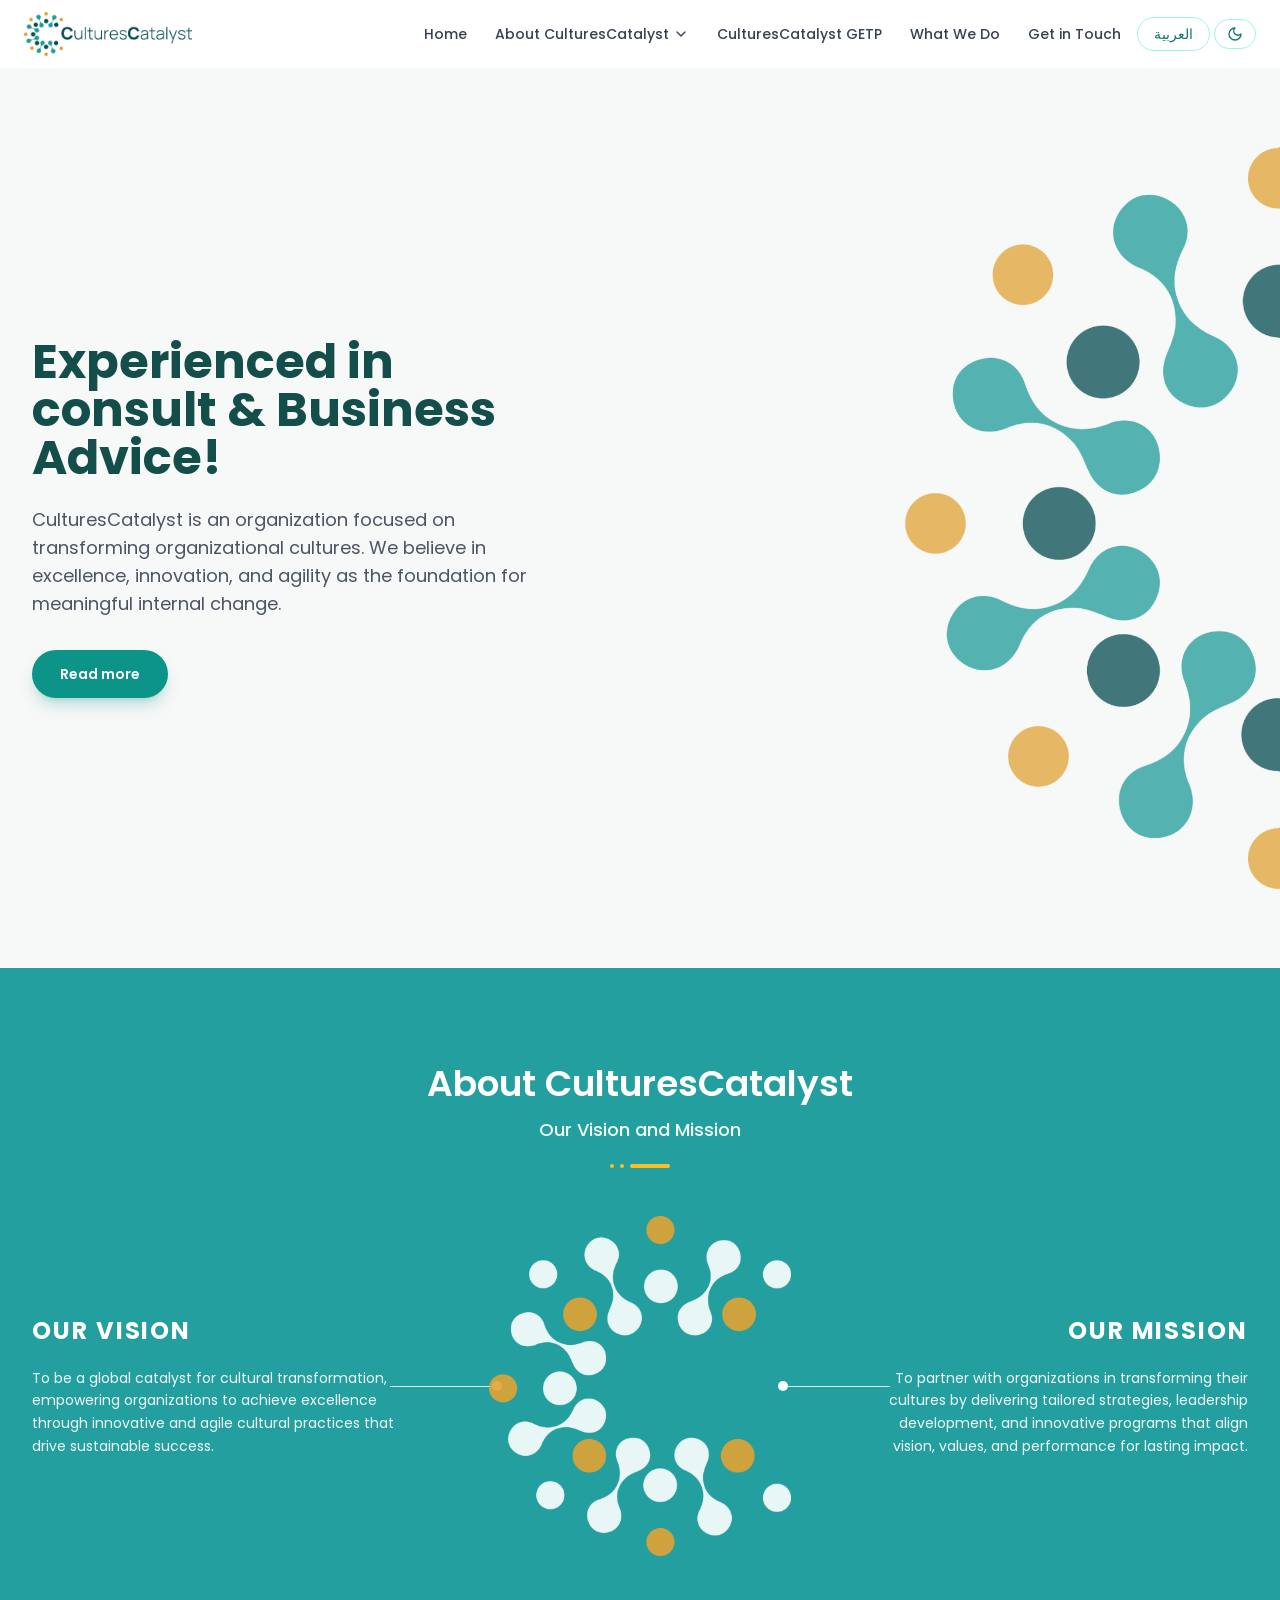
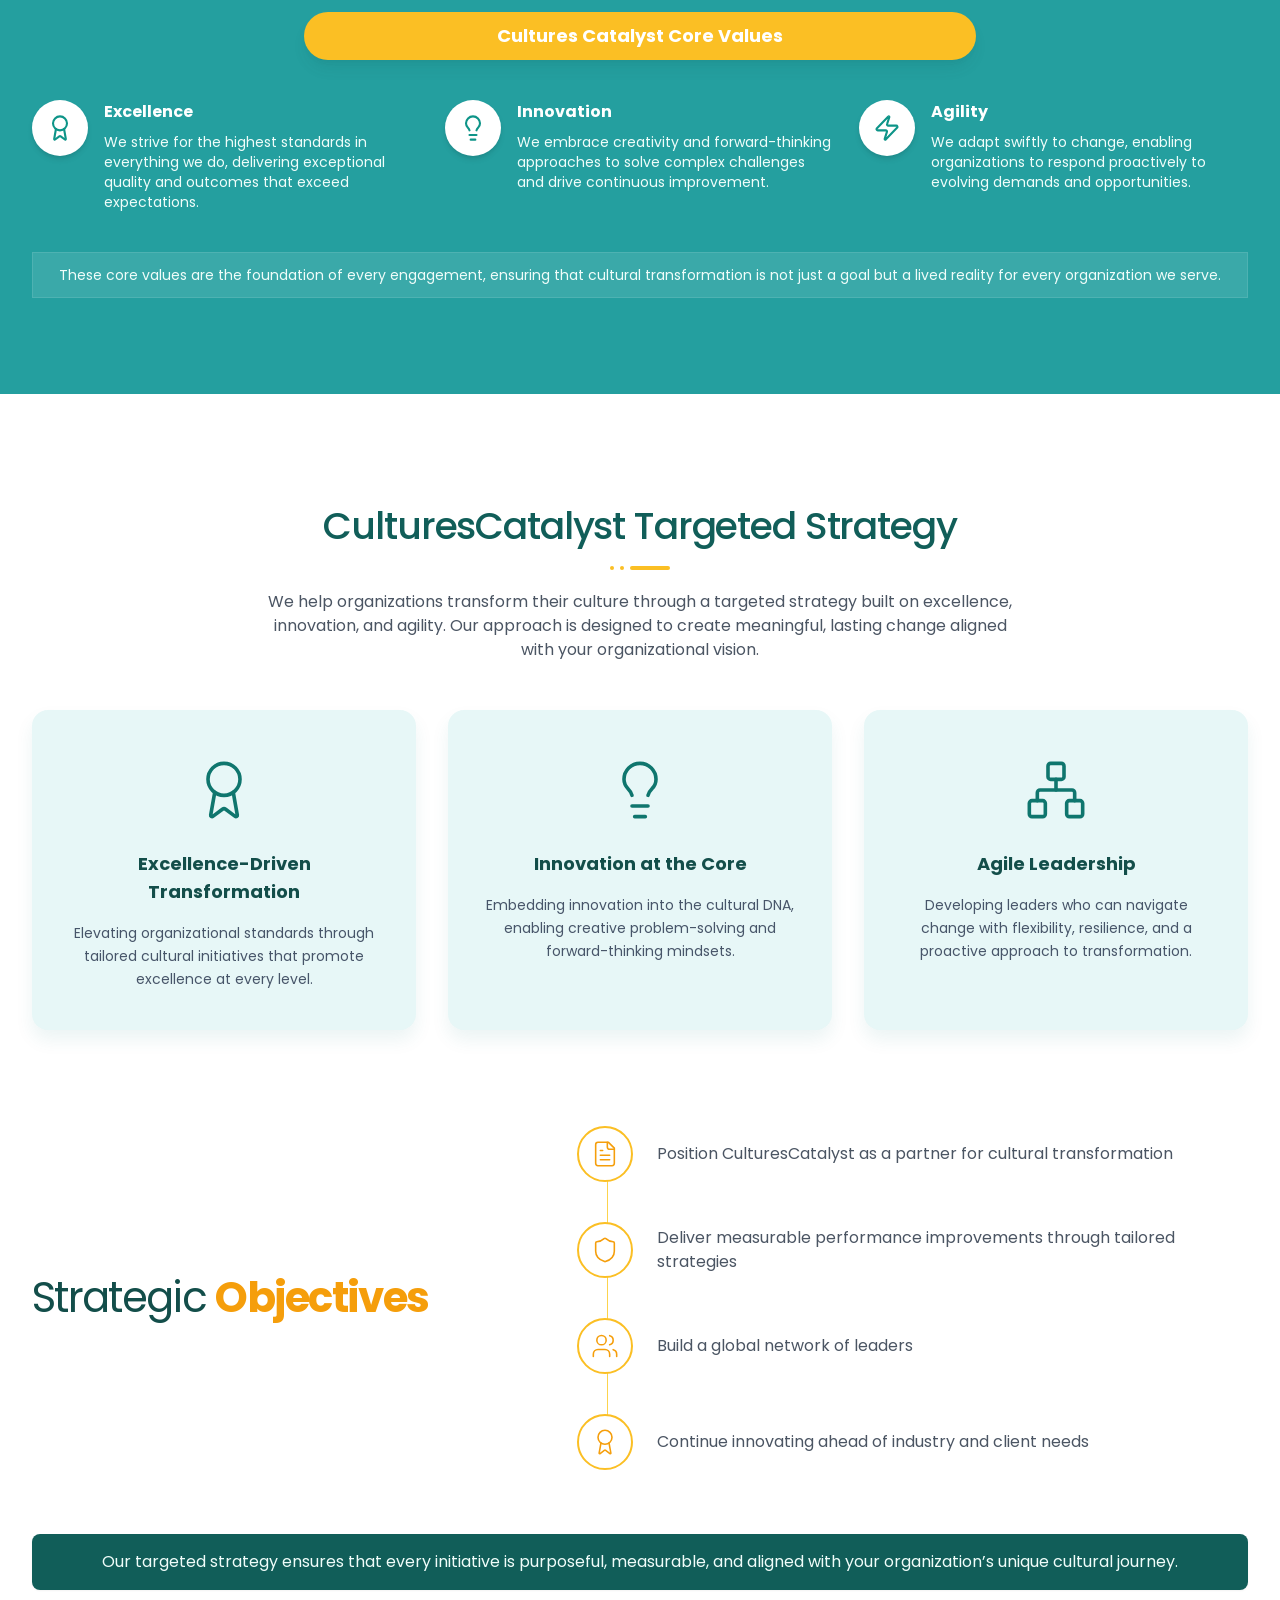
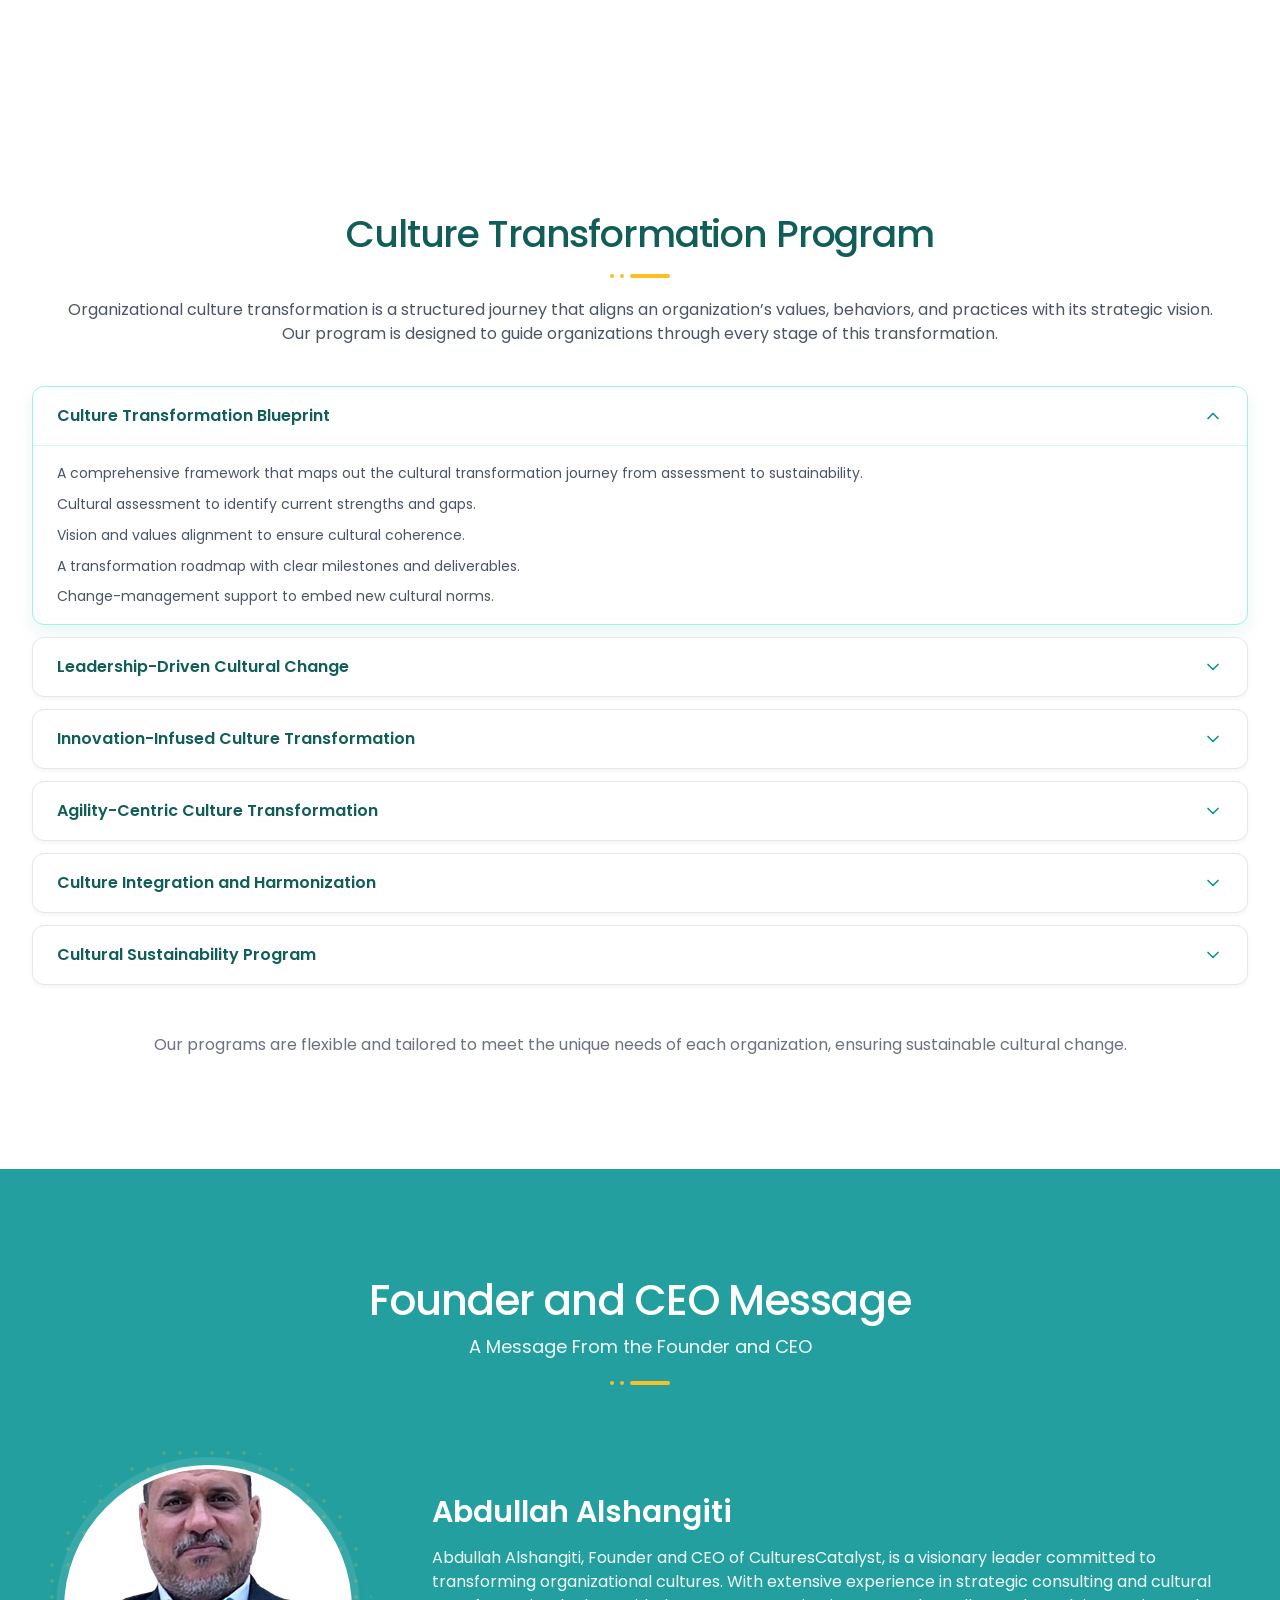
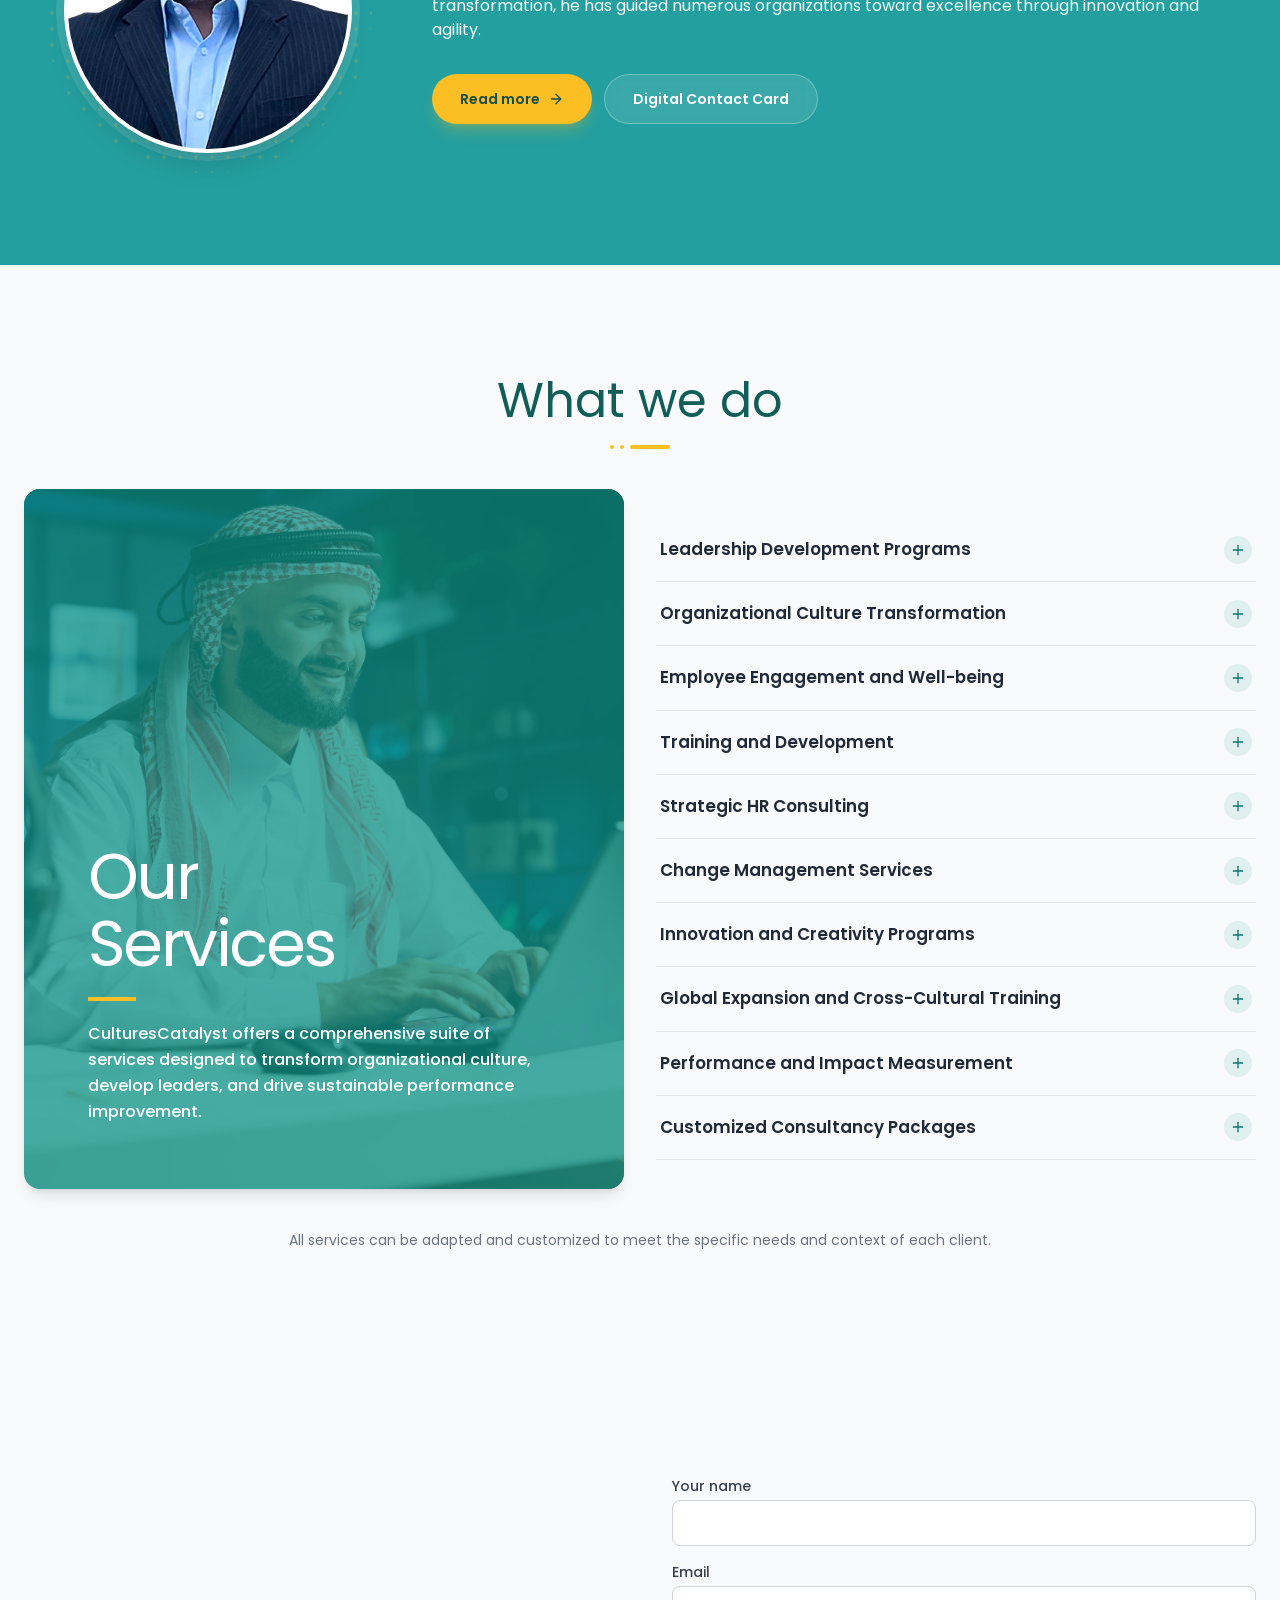
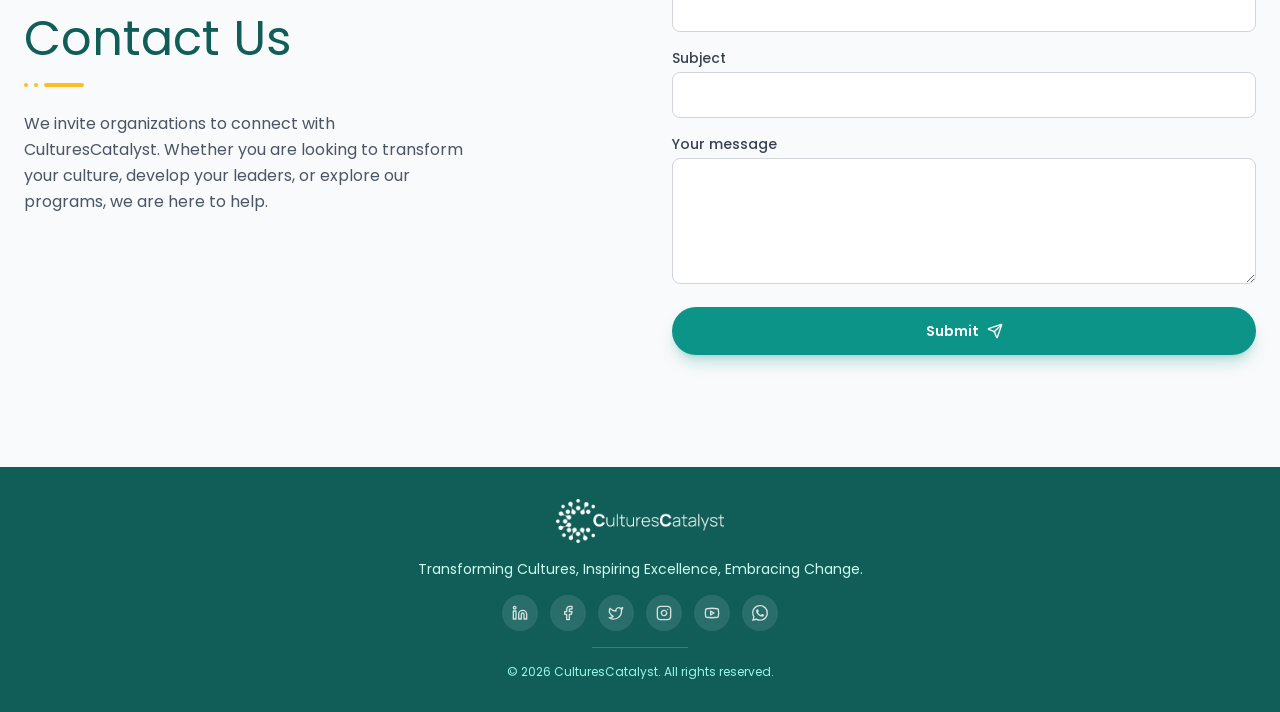
==== index.html @ 3a04ebed "Hero Artwork animation added" ====
<!doctype html>
<html lang="en">
  <head>
    <meta charset="UTF-8" />
    <link rel="icon" type="image/x-icon" href="/favicon.ico" />
    <link rel="icon" type="image/png" sizes="16x16" href="/favicon-16x16.png" />
    <link rel="icon" type="image/png" sizes="32x32" href="/favicon-32x32.png" />
    <link rel="icon" type="image/png" sizes="48x48" href="/favicon-48x48.png" />
    <link rel="apple-touch-icon" sizes="180x180" href="/apple-touch-icon.png" />
    <meta name="theme-color" content="#0f766e" />
    <meta name="viewport" content="width=device-width, initial-scale=1.0" />
    <script>
      (function () {
        var stored = localStorage.getItem('culturecatalyst-theme');
        var dark = stored === 'dark' || (!stored && window.matchMedia('(prefers-color-scheme: dark)').matches);
        if (dark) document.documentElement.classList.add('dark');
      })();
    </script>
    <link rel="preconnect" href="https://fonts.googleapis.com" />
    <link rel="preconnect" href="https://fonts.gstatic.com" crossorigin />
    <link href="https://fonts.googleapis.com/css2?family=Poppins:wght@300;400;500;600;700&family=Almarai:wght@300;400;700;800&display=swap" rel="stylesheet" />
    <title>CulturesCatalyst — Transforming Cultures, Inspiring Excellence</title>
    <meta name="description" content="CulturesCatalyst is an organization focused on transforming organizational cultures through excellence, innovation, and agility." />
    <meta property="og:image" content="/og-default.jpg">
    <meta name="twitter:card" content="summary_large_image">
    <meta name="twitter:image" content="/og-default.jpg">
  <script type="module" crossorigin src="/assets/index-DWXPIU-B.js"></script>
  <link rel="stylesheet" crossorigin href="/assets/index-HjxKTh67.css">
<link rel="manifest" href="/manifest.webmanifest"></head>
  <body>
    <script>
      // GitHub Pages SPA fallback: restore the intended route from 404.html redirect.
      // Guard against offline SW-cached loads: only restore if a real 404 redirect occurred.
      (function () {
        var redirect = sessionStorage.redirect;
        var redirectAt = Number(sessionStorage.redirectAt || 0);
        var isFreshRedirect = redirectAt > 0 && Date.now() - redirectAt < 10000;
        if (redirect && isFreshRedirect && navigator.onLine) {
          delete sessionStorage.redirect;
          delete sessionStorage.redirectAt;
          var url = redirect.replace(location.origin, '');
          if (url && url !== location.pathname) {
            history.replaceState(null, '', url);
          }
        } else if (redirectAt && Date.now() - redirectAt >= 10000) {
          delete sessionStorage.redirect;
          delete sessionStorage.redirectAt;
        }
      })();
    </script>
    <div id="root"></div>
  </body>
</html>
---- assets/index-HjxKTh67.css ----
*,:before,:after{--tw-border-spacing-x: 0;--tw-border-spacing-y: 0;--tw-translate-x: 0;--tw-translate-y: 0;--tw-rotate: 0;--tw-skew-x: 0;--tw-skew-y: 0;--tw-scale-x: 1;--tw-scale-y: 1;--tw-pan-x: ;--tw-pan-y: ;--tw-pinch-zoom: ;--tw-scroll-snap-strictness: proximity;--tw-gradient-from-position: ;--tw-gradient-via-position: ;--tw-gradient-to-position: ;--tw-ordinal: ;--tw-slashed-zero: ;--tw-numeric-figure: ;--tw-numeric-spacing: ;--tw-numeric-fraction: ;--tw-ring-inset: ;--tw-ring-offset-width: 0px;--tw-ring-offset-color: #fff;--tw-ring-color: rgb(59 130 246 / .5);--tw-ring-offset-shadow: 0 0 #0000;--tw-ring-shadow: 0 0 #0000;--tw-shadow: 0 0 #0000;--tw-shadow-colored: 0 0 #0000;--tw-blur: ;--tw-brightness: ;--tw-contrast: ;--tw-grayscale: ;--tw-hue-rotate: ;--tw-invert: ;--tw-saturate: ;--tw-sepia: ;--tw-drop-shadow: ;--tw-backdrop-blur: ;--tw-backdrop-brightness: ;--tw-backdrop-contrast: ;--tw-backdrop-grayscale: ;--tw-backdrop-hue-rotate: ;--tw-backdrop-invert: ;--tw-backdrop-opacity: ;--tw-backdrop-saturate: ;--tw-backdrop-sepia: ;--tw-contain-size: ;--tw-contain-layout: ;--tw-contain-paint: ;--tw-contain-style: }::backdrop{--tw-border-spacing-x: 0;--tw-border-spacing-y: 0;--tw-translate-x: 0;--tw-translate-y: 0;--tw-rotate: 0;--tw-skew-x: 0;--tw-skew-y: 0;--tw-scale-x: 1;--tw-scale-y: 1;--tw-pan-x: ;--tw-pan-y: ;--tw-pinch-zoom: ;--tw-scroll-snap-strictness: proximity;--tw-gradient-from-position: ;--tw-gradient-via-position: ;--tw-gradient-to-position: ;--tw-ordinal: ;--tw-slashed-zero: ;--tw-numeric-figure: ;--tw-numeric-spacing: ;--tw-numeric-fraction: ;--tw-ring-inset: ;--tw-ring-offset-width: 0px;--tw-ring-offset-color: #fff;--tw-ring-color: rgb(59 130 246 / .5);--tw-ring-offset-shadow: 0 0 #0000;--tw-ring-shadow: 0 0 #0000;--tw-shadow: 0 0 #0000;--tw-shadow-colored: 0 0 #0000;--tw-blur: ;--tw-brightness: ;--tw-contrast: ;--tw-grayscale: ;--tw-hue-rotate: ;--tw-invert: ;--tw-saturate: ;--tw-sepia: ;--tw-drop-shadow: ;--tw-backdrop-blur: ;--tw-backdrop-brightness: ;--tw-backdrop-contrast: ;--tw-backdrop-grayscale: ;--tw-backdrop-hue-rotate: ;--tw-backdrop-invert: ;--tw-backdrop-opacity: ;--tw-backdrop-saturate: ;--tw-backdrop-sepia: ;--tw-contain-size: ;--tw-contain-layout: ;--tw-contain-paint: ;--tw-contain-style: }*,:before,:after{box-sizing:border-box;border-width:0;border-style:solid;border-color:#e5e7eb}:before,:after{--tw-content: ""}html,:host{line-height:1.5;-webkit-text-size-adjust:100%;-moz-tab-size:4;-o-tab-size:4;tab-size:4;font-family:Poppins,Almarai,sans-serif;font-feature-settings:normal;font-variation-settings:normal;-webkit-tap-highlight-color:transparent}body{margin:0;line-height:inherit}hr{height:0;color:inherit;border-top-width:1px}abbr:where([title]){-webkit-text-decoration:underline dotted;text-decoration:underline dotted}h1,h2,h3,h4,h5,h6{font-size:inherit;font-weight:inherit}a{color:inherit;text-decoration:inherit}b,strong{font-weight:bolder}code,kbd,samp,pre{font-family:ui-monospace,SFMono-Regular,Menlo,Monaco,Consolas,Liberation Mono,Courier New,monospace;font-feature-settings:normal;font-variation-settings:normal;font-size:1em}small{font-size:80%}sub,sup{font-size:75%;line-height:0;position:relative;vertical-align:baseline}sub{bottom:-.25em}sup{top:-.5em}table{text-indent:0;border-color:inherit;border-collapse:collapse}button,input,optgroup,select,textarea{font-family:inherit;font-feature-settings:inherit;font-variation-settings:inherit;font-size:100%;font-weight:inherit;line-height:inherit;letter-spacing:inherit;color:inherit;margin:0;padding:0}button,select{text-transform:none}button,input:where([type=button]),input:where([type=reset]),input:where([type=submit]){-webkit-appearance:button;background-color:transparent;background-image:none}:-moz-focusring{outline:auto}:-moz-ui-invalid{box-shadow:none}progress{vertical-align:baseline}::-webkit-inner-spin-button,::-webkit-outer-spin-button{height:auto}[type=search]{-webkit-appearance:textfield;outline-offset:-2px}::-webkit-search-decoration{-webkit-appearance:none}::-webkit-file-upload-button{-webkit-appearance:button;font:inherit}summary{display:list-item}blockquote,dl,dd,h1,h2,h3,h4,h5,h6,hr,figure,p,pre{margin:0}fieldset{margin:0;padding:0}legend{padding:0}ol,ul,menu{list-style:none;margin:0;padding:0}dialog{padding:0}textarea{resize:vertical}input::-moz-placeholder,textarea::-moz-placeholder{opacity:1;color:#9ca3af}input::placeholder,textarea::placeholder{opacity:1;color:#9ca3af}button,[role=button]{cursor:pointer}:disabled{cursor:default}img,svg,video,canvas,audio,iframe,embed,object{display:block;vertical-align:middle}img,video{max-width:100%;height:auto}[hidden]:where(:not([hidden=until-found])){display:none}html{font-family:Poppins,sans-serif}html[lang=ar]{font-family:Almarai,sans-serif}body{-webkit-font-smoothing:antialiased;-moz-osx-font-smoothing:grayscale}html{color-scheme:light}html.dark{color-scheme:dark}html.dark body{background-color:#0f172a}.pointer-events-none{pointer-events:none}.pointer-events-auto{pointer-events:auto}.\!visible{visibility:visible!important}.visible{visibility:visible}.fixed{position:fixed}.absolute{position:absolute}.relative{position:relative}.sticky{position:sticky}.inset-0{top:0;right:0;bottom:0;left:0}.inset-x-0{left:0;right:0}.-start-16{inset-inline-start:-4rem}.bottom-0{bottom:0}.bottom-4{bottom:1rem}.bottom-5{bottom:1.25rem}.left-0{left:0}.left-1\/2{left:50%}.left-5{left:1.25rem}.left-full{left:100%}.right-0{right:0}.right-5{right:1.25rem}.start-0{inset-inline-start:0px}.start-\[22px\]{inset-inline-start:22px}.top-0{top:0}.top-1\/2{top:50%}.top-5{top:1.25rem}.top-full{top:100%}.z-0{z-index:0}.z-10{z-index:10}.z-50{z-index:50}.z-\[60\]{z-index:60}.z-\[70\]{z-index:70}.-m-4{margin:-1rem}.-m-5{margin:-1.25rem}.mx-auto{margin-left:auto;margin-right:auto}.my-5{margin-top:1.25rem;margin-bottom:1.25rem}.mb-1{margin-bottom:.25rem}.mb-10{margin-bottom:2.5rem}.mb-2{margin-bottom:.5rem}.mb-4{margin-bottom:1rem}.mt-10{margin-top:2.5rem}.mt-12{margin-top:3rem}.mt-14{margin-top:3.5rem}.mt-16{margin-top:4rem}.mt-2{margin-top:.5rem}.mt-3{margin-top:.75rem}.mt-4{margin-top:1rem}.mt-5{margin-top:1.25rem}.mt-6{margin-top:1.5rem}.mt-7{margin-top:1.75rem}.mt-8{margin-top:2rem}.mt-9{margin-top:2.25rem}.block{display:block}.flex{display:flex}.inline-flex{display:inline-flex}.grid{display:grid}.hidden{display:none}.h-1{height:.25rem}.h-1\.5{height:.375rem}.h-10{height:2.5rem}.h-11{height:2.75rem}.h-12{height:3rem}.h-14{height:3.5rem}.h-16{height:4rem}.h-2\.5{height:.625rem}.h-20{height:5rem}.h-24{height:6rem}.h-3{height:.75rem}.h-3\.5{height:.875rem}.h-4{height:1rem}.h-5{height:1.25rem}.h-52{height:13rem}.h-56{height:14rem}.h-6{height:1.5rem}.h-7{height:1.75rem}.h-72{height:18rem}.h-9{height:2.25rem}.h-\[115vw\]{height:115vw}.h-full{height:100%}.h-px{height:1px}.min-h-\[100svh\]{min-height:100svh}.min-h-\[320px\]{min-height:320px}.min-h-\[56px\]{min-height:56px}.min-h-\[58px\]{min-height:58px}.min-h-\[700px\]{min-height:700px}.min-h-screen{min-height:100vh}.w-1{width:.25rem}.w-1\.5{width:.375rem}.w-10{width:2.5rem}.w-12{width:3rem}.w-14{width:3.5rem}.w-16{width:4rem}.w-2\.5{width:.625rem}.w-20{width:5rem}.w-24{width:6rem}.w-28{width:7rem}.w-3{width:.75rem}.w-3\.5{width:.875rem}.w-32{width:8rem}.w-4{width:1rem}.w-5{width:1.25rem}.w-52{width:13rem}.w-56{width:14rem}.w-6{width:1.5rem}.w-7{width:1.75rem}.w-72{width:18rem}.w-9{width:2.25rem}.w-\[115vw\]{width:115vw}.w-\[calc\(100\%-2rem\)\]{width:calc(100% - 2rem)}.w-auto{width:auto}.w-full{width:100%}.w-px{width:1px}.min-w-0{min-width:0px}.min-w-\[240px\]{min-width:240px}.max-w-2xl{max-width:42rem}.max-w-3xl{max-width:48rem}.max-w-4xl{max-width:56rem}.max-w-6xl{max-width:72rem}.max-w-7xl{max-width:80rem}.max-w-\[18rem\]{max-width:18rem}.max-w-\[29rem\]{max-width:29rem}.max-w-\[510px\]{max-width:510px}.max-w-\[540px\]{max-width:540px}.max-w-\[650px\]{max-width:650px}.max-w-md{max-width:28rem}.max-w-sm{max-width:24rem}.flex-1{flex:1 1 0%}.shrink-0{flex-shrink:0}.-translate-x-1\/2{--tw-translate-x: -50%;transform:translate(var(--tw-translate-x),var(--tw-translate-y)) rotate(var(--tw-rotate)) skew(var(--tw-skew-x)) skewY(var(--tw-skew-y)) scaleX(var(--tw-scale-x)) scaleY(var(--tw-scale-y))}.-translate-y-1\/2{--tw-translate-y: -50%;transform:translate(var(--tw-translate-x),var(--tw-translate-y)) rotate(var(--tw-rotate)) skew(var(--tw-skew-x)) skewY(var(--tw-skew-y)) scaleX(var(--tw-scale-x)) scaleY(var(--tw-scale-y))}.translate-y-0{--tw-translate-y: 0px;transform:translate(var(--tw-translate-x),var(--tw-translate-y)) rotate(var(--tw-rotate)) skew(var(--tw-skew-x)) skewY(var(--tw-skew-y)) scaleX(var(--tw-scale-x)) scaleY(var(--tw-scale-y))}.translate-y-4{--tw-translate-y: 1rem;transform:translate(var(--tw-translate-x),var(--tw-translate-y)) rotate(var(--tw-rotate)) skew(var(--tw-skew-x)) skewY(var(--tw-skew-y)) scaleX(var(--tw-scale-x)) scaleY(var(--tw-scale-y))}.rotate-180{--tw-rotate: 180deg;transform:translate(var(--tw-translate-x),var(--tw-translate-y)) rotate(var(--tw-rotate)) skew(var(--tw-skew-x)) skewY(var(--tw-skew-y)) scaleX(var(--tw-scale-x)) scaleY(var(--tw-scale-y))}.transform{transform:translate(var(--tw-translate-x),var(--tw-translate-y)) rotate(var(--tw-rotate)) skew(var(--tw-skew-x)) skewY(var(--tw-skew-y)) scaleX(var(--tw-scale-x)) scaleY(var(--tw-scale-y))}.select-none{-webkit-user-select:none;-moz-user-select:none;user-select:none}.grid-rows-\[0fr\]{grid-template-rows:0fr}.grid-rows-\[1fr\]{grid-template-rows:1fr}.flex-col{flex-direction:column}.flex-wrap{flex-wrap:wrap}.items-start{align-items:flex-start}.items-center{align-items:center}.justify-center{justify-content:center}.justify-between{justify-content:space-between}.gap-0{gap:0px}.gap-1{gap:.25rem}.gap-1\.5{gap:.375rem}.gap-10{gap:2.5rem}.gap-12{gap:3rem}.gap-2{gap:.5rem}.gap-3{gap:.75rem}.gap-4{gap:1rem}.gap-5{gap:1.25rem}.gap-6{gap:1.5rem}.gap-8{gap:2rem}.space-y-3>:not([hidden])~:not([hidden]){--tw-space-y-reverse: 0;margin-top:calc(.75rem * calc(1 - var(--tw-space-y-reverse)));margin-bottom:calc(.75rem * var(--tw-space-y-reverse))}.space-y-4>:not([hidden])~:not([hidden]){--tw-space-y-reverse: 0;margin-top:calc(1rem * calc(1 - var(--tw-space-y-reverse)));margin-bottom:calc(1rem * var(--tw-space-y-reverse))}.space-y-8>:not([hidden])~:not([hidden]){--tw-space-y-reverse: 0;margin-top:calc(2rem * calc(1 - var(--tw-space-y-reverse)));margin-bottom:calc(2rem * var(--tw-space-y-reverse))}.divide-y>:not([hidden])~:not([hidden]){--tw-divide-y-reverse: 0;border-top-width:calc(1px * calc(1 - var(--tw-divide-y-reverse)));border-bottom-width:calc(1px * var(--tw-divide-y-reverse))}.divide-\[\#e5eeee\]>:not([hidden])~:not([hidden]){--tw-divide-opacity: 1;border-color:rgb(229 238 238 / var(--tw-divide-opacity, 1))}.overflow-hidden{overflow:hidden}.overflow-y-auto{overflow-y:auto}.truncate{overflow:hidden;text-overflow:ellipsis;white-space:nowrap}.rounded-2xl{border-radius:1rem}.rounded-\[10px\]{border-radius:10px}.rounded-\[18px\]{border-radius:18px}.rounded-full{border-radius:9999px}.rounded-lg{border-radius:.5rem}.rounded-xl{border-radius:.75rem}.border{border-width:1px}.border-2{border-width:2px}.border-4{border-width:4px}.border-b{border-bottom-width:1px}.border-t{border-top-width:1px}.border-amber-400{--tw-border-opacity: 1;border-color:rgb(251 191 36 / var(--tw-border-opacity, 1))}.border-gray-100{--tw-border-opacity: 1;border-color:rgb(243 244 246 / var(--tw-border-opacity, 1))}.border-gray-200{--tw-border-opacity: 1;border-color:rgb(229 231 235 / var(--tw-border-opacity, 1))}.border-gray-300{--tw-border-opacity: 1;border-color:rgb(209 213 219 / var(--tw-border-opacity, 1))}.border-green-200{--tw-border-opacity: 1;border-color:rgb(187 247 208 / var(--tw-border-opacity, 1))}.border-red-200{--tw-border-opacity: 1;border-color:rgb(254 202 202 / var(--tw-border-opacity, 1))}.border-teal-100{--tw-border-opacity: 1;border-color:rgb(204 251 241 / var(--tw-border-opacity, 1))}.border-teal-200{--tw-border-opacity: 1;border-color:rgb(153 246 228 / var(--tw-border-opacity, 1))}.border-teal-600{--tw-border-opacity: 1;border-color:rgb(13 148 136 / var(--tw-border-opacity, 1))}.border-white{--tw-border-opacity: 1;border-color:rgb(255 255 255 / var(--tw-border-opacity, 1))}.border-white\/10{border-color:#ffffff1a}.border-white\/30{border-color:#ffffff4d}.bg-\[\#005761\]{--tw-bg-opacity: 1;background-color:rgb(0 87 97 / var(--tw-bg-opacity, 1))}.bg-\[\#149b9a\]{--tw-bg-opacity: 1;background-color:rgb(20 155 154 / var(--tw-bg-opacity, 1))}.bg-\[\#249f9f\]{--tw-bg-opacity: 1;background-color:rgb(36 159 159 / var(--tw-bg-opacity, 1))}.bg-\[\#e7f7f7\]{--tw-bg-opacity: 1;background-color:rgb(231 247 247 / var(--tw-bg-opacity, 1))}.bg-\[\#e8a326\]{--tw-bg-opacity: 1;background-color:rgb(232 163 38 / var(--tw-bg-opacity, 1))}.bg-\[\#f5f6f6\]{--tw-bg-opacity: 1;background-color:rgb(245 246 246 / var(--tw-bg-opacity, 1))}.bg-\[\#f7f8f8\]{--tw-bg-opacity: 1;background-color:rgb(247 248 248 / var(--tw-bg-opacity, 1))}.bg-amber-300{--tw-bg-opacity: 1;background-color:rgb(252 211 77 / var(--tw-bg-opacity, 1))}.bg-amber-400{--tw-bg-opacity: 1;background-color:rgb(251 191 36 / var(--tw-bg-opacity, 1))}.bg-gray-50{--tw-bg-opacity: 1;background-color:rgb(249 250 251 / var(--tw-bg-opacity, 1))}.bg-green-50{--tw-bg-opacity: 1;background-color:rgb(240 253 244 / var(--tw-bg-opacity, 1))}.bg-red-50{--tw-bg-opacity: 1;background-color:rgb(254 242 242 / var(--tw-bg-opacity, 1))}.bg-teal-400{--tw-bg-opacity: 1;background-color:rgb(45 212 191 / var(--tw-bg-opacity, 1))}.bg-teal-50{--tw-bg-opacity: 1;background-color:rgb(240 253 250 / var(--tw-bg-opacity, 1))}.bg-teal-500{--tw-bg-opacity: 1;background-color:rgb(20 184 166 / var(--tw-bg-opacity, 1))}.bg-teal-600{--tw-bg-opacity: 1;background-color:rgb(13 148 136 / var(--tw-bg-opacity, 1))}.bg-teal-600\/10{background-color:#0d94881a}.bg-teal-600\/75{background-color:#0d9488bf}.bg-teal-700{--tw-bg-opacity: 1;background-color:rgb(15 118 110 / var(--tw-bg-opacity, 1))}.bg-teal-800{--tw-bg-opacity: 1;background-color:rgb(17 94 89 / var(--tw-bg-opacity, 1))}.bg-white{--tw-bg-opacity: 1;background-color:rgb(255 255 255 / var(--tw-bg-opacity, 1))}.bg-white\/10{background-color:#ffffff1a}.bg-white\/80{background-color:#fffc}.bg-white\/95{background-color:#fffffff2}.bg-gradient-to-b{background-image:linear-gradient(to bottom,var(--tw-gradient-stops))}.bg-gradient-to-br{background-image:linear-gradient(to bottom right,var(--tw-gradient-stops))}.bg-gradient-to-r{background-image:linear-gradient(to right,var(--tw-gradient-stops))}.bg-gradient-to-t{background-image:linear-gradient(to top,var(--tw-gradient-stops))}.from-gray-50{--tw-gradient-from: #f9fafb var(--tw-gradient-from-position);--tw-gradient-to: rgb(249 250 251 / 0) var(--tw-gradient-to-position);--tw-gradient-stops: var(--tw-gradient-from), var(--tw-gradient-to)}.from-gray-900{--tw-gradient-from: #111827 var(--tw-gradient-from-position);--tw-gradient-to: rgb(17 24 39 / 0) var(--tw-gradient-to-position);--tw-gradient-stops: var(--tw-gradient-from), var(--tw-gradient-to)}.from-gray-900\/70{--tw-gradient-from: rgb(17 24 39 / .7) var(--tw-gradient-from-position);--tw-gradient-to: rgb(17 24 39 / 0) var(--tw-gradient-to-position);--tw-gradient-stops: var(--tw-gradient-from), var(--tw-gradient-to)}.from-transparent{--tw-gradient-from: transparent var(--tw-gradient-from-position);--tw-gradient-to: rgb(0 0 0 / 0) var(--tw-gradient-to-position);--tw-gradient-stops: var(--tw-gradient-from), var(--tw-gradient-to)}.via-\[\#0a1f1d\]{--tw-gradient-to: rgb(10 31 29 / 0) var(--tw-gradient-to-position);--tw-gradient-stops: var(--tw-gradient-from), #0a1f1d var(--tw-gradient-via-position), var(--tw-gradient-to)}.via-teal-200{--tw-gradient-to: rgb(153 246 228 / 0) var(--tw-gradient-to-position);--tw-gradient-stops: var(--tw-gradient-from), #99f6e4 var(--tw-gradient-via-position), var(--tw-gradient-to)}.via-transparent{--tw-gradient-to: rgb(0 0 0 / 0) var(--tw-gradient-to-position);--tw-gradient-stops: var(--tw-gradient-from), transparent var(--tw-gradient-via-position), var(--tw-gradient-to)}.to-\[\#102e2b\]{--tw-gradient-to: #102e2b var(--tw-gradient-to-position)}.to-gray-100{--tw-gradient-to: #f3f4f6 var(--tw-gradient-to-position)}.to-transparent{--tw-gradient-to: transparent var(--tw-gradient-to-position)}.object-contain{-o-object-fit:contain;object-fit:contain}.object-cover{-o-object-fit:cover;object-fit:cover}.p-10{padding:2.5rem}.p-3{padding:.75rem}.p-4{padding:1rem}.p-6{padding:1.5rem}.p-8{padding:2rem}.px-1{padding-left:.25rem;padding-right:.25rem}.px-3{padding-left:.75rem;padding-right:.75rem}.px-4{padding-left:1rem;padding-right:1rem}.px-5{padding-left:1.25rem;padding-right:1.25rem}.px-6{padding-left:1.5rem;padding-right:1.5rem}.px-7{padding-left:1.75rem;padding-right:1.75rem}.px-8{padding-left:2rem;padding-right:2rem}.py-1\.5{padding-top:.375rem;padding-bottom:.375rem}.py-10{padding-top:2.5rem;padding-bottom:2.5rem}.py-14{padding-top:3.5rem;padding-bottom:3.5rem}.py-2{padding-top:.5rem;padding-bottom:.5rem}.py-2\.5{padding-top:.625rem;padding-bottom:.625rem}.py-20{padding-top:5rem;padding-bottom:5rem}.py-24{padding-top:6rem;padding-bottom:6rem}.py-3{padding-top:.75rem;padding-bottom:.75rem}.py-3\.5{padding-top:.875rem;padding-bottom:.875rem}.py-4{padding-top:1rem;padding-bottom:1rem}.py-5{padding-top:1.25rem;padding-bottom:1.25rem}.py-8{padding-top:2rem;padding-bottom:2rem}.py-\[1\.1rem\]{padding-top:1.1rem;padding-bottom:1.1rem}.pb-1\.5{padding-bottom:.375rem}.pb-5{padding-bottom:1.25rem}.pb-6{padding-bottom:1.5rem}.ps-16{padding-inline-start:4rem}.pt-5{padding-top:1.25rem}.pt-7{padding-top:1.75rem}.text-center{text-align:center}.text-start{text-align:start}.text-2xl{font-size:1.5rem;line-height:2rem}.text-3xl{font-size:1.875rem;line-height:2.25rem}.text-4xl{font-size:2.25rem;line-height:2.5rem}.text-5xl{font-size:3rem;line-height:1}.text-\[0\.92rem\]{font-size:.92rem}.text-\[0\.95rem\]{font-size:.95rem}.text-\[0\.98rem\]{font-size:.98rem}.text-\[1\.05rem\]{font-size:1.05rem}.text-\[1\.15rem\]{font-size:1.15rem}.text-\[1\.55rem\]{font-size:1.55rem}.text-\[2\.35rem\]{font-size:2.35rem}.text-\[2\.75rem\]{font-size:2.75rem}.text-base{font-size:1rem;line-height:1.5rem}.text-lg{font-size:1.125rem;line-height:1.75rem}.text-sm{font-size:.875rem;line-height:1.25rem}.text-xs{font-size:.75rem;line-height:1rem}.font-bold{font-weight:700}.font-medium{font-weight:500}.font-normal{font-weight:400}.font-semibold{font-weight:600}.uppercase{text-transform:uppercase}.italic{font-style:italic}.leading-\[1\.05\]{line-height:1.05}.leading-\[1\.16\]{line-height:1.16}.leading-\[1\.55\]{line-height:1.55}.leading-\[1\.65\]{line-height:1.65}.leading-\[1\.75\]{line-height:1.75}.leading-\[1\.7\]{line-height:1.7}.leading-\[1\.8\]{line-height:1.8}.leading-relaxed{line-height:1.625}.leading-snug{line-height:1.375}.leading-tight{line-height:1.25}.tracking-\[-0\.03em\]{letter-spacing:-.03em}.tracking-\[-0\.04em\]{letter-spacing:-.04em}.tracking-\[0\.08em\]{letter-spacing:.08em}.tracking-\[0\.12em\]{letter-spacing:.12em}.tracking-\[0\.16em\]{letter-spacing:.16em}.text-\[\#003c45\]{--tw-text-opacity: 1;color:rgb(0 60 69 / var(--tw-text-opacity, 1))}.text-\[\#005761\]{--tw-text-opacity: 1;color:rgb(0 87 97 / var(--tw-text-opacity, 1))}.text-\[\#149b9a\]{--tw-text-opacity: 1;color:rgb(20 155 154 / var(--tw-text-opacity, 1))}.text-\[\#566c7b\]{--tw-text-opacity: 1;color:rgb(86 108 123 / var(--tw-text-opacity, 1))}.text-amber-500{--tw-text-opacity: 1;color:rgb(245 158 11 / var(--tw-text-opacity, 1))}.text-gray-400{--tw-text-opacity: 1;color:rgb(156 163 175 / var(--tw-text-opacity, 1))}.text-gray-500{--tw-text-opacity: 1;color:rgb(107 114 128 / var(--tw-text-opacity, 1))}.text-gray-600{--tw-text-opacity: 1;color:rgb(75 85 99 / var(--tw-text-opacity, 1))}.text-gray-700{--tw-text-opacity: 1;color:rgb(55 65 81 / var(--tw-text-opacity, 1))}.text-gray-800{--tw-text-opacity: 1;color:rgb(31 41 55 / var(--tw-text-opacity, 1))}.text-gray-900{--tw-text-opacity: 1;color:rgb(17 24 39 / var(--tw-text-opacity, 1))}.text-green-500{--tw-text-opacity: 1;color:rgb(34 197 94 / var(--tw-text-opacity, 1))}.text-green-800{--tw-text-opacity: 1;color:rgb(22 101 52 / var(--tw-text-opacity, 1))}.text-red-700{--tw-text-opacity: 1;color:rgb(185 28 28 / var(--tw-text-opacity, 1))}.text-slate-600{--tw-text-opacity: 1;color:rgb(71 85 105 / var(--tw-text-opacity, 1))}.text-teal-100{--tw-text-opacity: 1;color:rgb(204 251 241 / var(--tw-text-opacity, 1))}.text-teal-200{--tw-text-opacity: 1;color:rgb(153 246 228 / var(--tw-text-opacity, 1))}.text-teal-50{--tw-text-opacity: 1;color:rgb(240 253 250 / var(--tw-text-opacity, 1))}.text-teal-600{--tw-text-opacity: 1;color:rgb(13 148 136 / var(--tw-text-opacity, 1))}.text-teal-700{--tw-text-opacity: 1;color:rgb(15 118 110 / var(--tw-text-opacity, 1))}.text-teal-800{--tw-text-opacity: 1;color:rgb(17 94 89 / var(--tw-text-opacity, 1))}.text-teal-900{--tw-text-opacity: 1;color:rgb(19 78 74 / var(--tw-text-opacity, 1))}.text-white{--tw-text-opacity: 1;color:rgb(255 255 255 / var(--tw-text-opacity, 1))}.text-white\/50{color:#ffffff80}.text-white\/80{color:#fffc}.text-white\/95{color:#fffffff2}.opacity-0{opacity:0}.opacity-100{opacity:1}.opacity-20{opacity:.2}.opacity-60{opacity:.6}.opacity-70{opacity:.7}.opacity-75{opacity:.75}.opacity-90{opacity:.9}.shadow-\[0_10px_18px_rgba\(15\,118\,110\,0\.08\)\]{--tw-shadow: 0 10px 18px rgba(15,118,110,.08);--tw-shadow-colored: 0 10px 18px var(--tw-shadow-color);box-shadow:var(--tw-ring-offset-shadow, 0 0 #0000),var(--tw-ring-shadow, 0 0 #0000),var(--tw-shadow)}.shadow-\[0_12px_28px_rgba\(0\,87\,97\,0\.18\)\]{--tw-shadow: 0 12px 28px rgba(0,87,97,.18);--tw-shadow-colored: 0 12px 28px var(--tw-shadow-color);box-shadow:var(--tw-ring-offset-shadow, 0 0 #0000),var(--tw-ring-shadow, 0 0 #0000),var(--tw-shadow)}.shadow-\[0_2px_18px_rgba\(20\,65\,75\,0\.03\)\]{--tw-shadow: 0 2px 18px rgba(20,65,75,.03);--tw-shadow-colored: 0 2px 18px var(--tw-shadow-color);box-shadow:var(--tw-ring-offset-shadow, 0 0 #0000),var(--tw-ring-shadow, 0 0 #0000),var(--tw-shadow)}.shadow-\[0_2px_18px_rgba\(20\,65\,75\,0\.05\)\]{--tw-shadow: 0 2px 18px rgba(20,65,75,.05);--tw-shadow-colored: 0 2px 18px var(--tw-shadow-color);box-shadow:var(--tw-ring-offset-shadow, 0 0 #0000),var(--tw-ring-shadow, 0 0 #0000),var(--tw-shadow)}.shadow-\[0_2px_5px_rgba\(15\,23\,42\,0\.04\)\]{--tw-shadow: 0 2px 5px rgba(15,23,42,.04);--tw-shadow-colored: 0 2px 5px var(--tw-shadow-color);box-shadow:var(--tw-ring-offset-shadow, 0 0 #0000),var(--tw-ring-shadow, 0 0 #0000),var(--tw-shadow)}.shadow-\[0_8px_18px_rgba\(15\,118\,110\,0\.08\)\]{--tw-shadow: 0 8px 18px rgba(15,118,110,.08);--tw-shadow-colored: 0 8px 18px var(--tw-shadow-color);box-shadow:var(--tw-ring-offset-shadow, 0 0 #0000),var(--tw-ring-shadow, 0 0 #0000),var(--tw-shadow)}.shadow-lg{--tw-shadow: 0 10px 15px -3px rgb(0 0 0 / .1), 0 4px 6px -4px rgb(0 0 0 / .1);--tw-shadow-colored: 0 10px 15px -3px var(--tw-shadow-color), 0 4px 6px -4px var(--tw-shadow-color);box-shadow:var(--tw-ring-offset-shadow, 0 0 #0000),var(--tw-ring-shadow, 0 0 #0000),var(--tw-shadow)}.shadow-md{--tw-shadow: 0 4px 6px -1px rgb(0 0 0 / .1), 0 2px 4px -2px rgb(0 0 0 / .1);--tw-shadow-colored: 0 4px 6px -1px var(--tw-shadow-color), 0 2px 4px -2px var(--tw-shadow-color);box-shadow:var(--tw-ring-offset-shadow, 0 0 #0000),var(--tw-ring-shadow, 0 0 #0000),var(--tw-shadow)}.shadow-sm{--tw-shadow: 0 1px 2px 0 rgb(0 0 0 / .05);--tw-shadow-colored: 0 1px 2px 0 var(--tw-shadow-color);box-shadow:var(--tw-ring-offset-shadow, 0 0 #0000),var(--tw-ring-shadow, 0 0 #0000),var(--tw-shadow)}.shadow-xl{--tw-shadow: 0 20px 25px -5px rgb(0 0 0 / .1), 0 8px 10px -6px rgb(0 0 0 / .1);--tw-shadow-colored: 0 20px 25px -5px var(--tw-shadow-color), 0 8px 10px -6px var(--tw-shadow-color);box-shadow:var(--tw-ring-offset-shadow, 0 0 #0000),var(--tw-ring-shadow, 0 0 #0000),var(--tw-shadow)}.shadow-\[\#e8a326\]\/20{--tw-shadow-color: rgb(232 163 38 / .2);--tw-shadow: var(--tw-shadow-colored)}.shadow-amber-400\/25{--tw-shadow-color: rgb(251 191 36 / .25);--tw-shadow: var(--tw-shadow-colored)}.shadow-amber-500\/20{--tw-shadow-color: rgb(245 158 11 / .2);--tw-shadow: var(--tw-shadow-colored)}.shadow-gray-200\/50{--tw-shadow-color: rgb(229 231 235 / .5);--tw-shadow: var(--tw-shadow-colored)}.shadow-gray-300\/40{--tw-shadow-color: rgb(209 213 219 / .4);--tw-shadow: var(--tw-shadow-colored)}.shadow-teal-600\/25{--tw-shadow-color: rgb(13 148 136 / .25);--tw-shadow: var(--tw-shadow-colored)}.shadow-teal-600\/30{--tw-shadow-color: rgb(13 148 136 / .3);--tw-shadow: var(--tw-shadow-colored)}.shadow-teal-900\/10{--tw-shadow-color: rgb(19 78 74 / .1);--tw-shadow: var(--tw-shadow-colored)}.shadow-teal-900\/20{--tw-shadow-color: rgb(19 78 74 / .2);--tw-shadow: var(--tw-shadow-colored)}.outline-none{outline:2px solid transparent;outline-offset:2px}.ring-1{--tw-ring-offset-shadow: var(--tw-ring-inset) 0 0 0 var(--tw-ring-offset-width) var(--tw-ring-offset-color);--tw-ring-shadow: var(--tw-ring-inset) 0 0 0 calc(1px + var(--tw-ring-offset-width)) var(--tw-ring-color);box-shadow:var(--tw-ring-offset-shadow),var(--tw-ring-shadow),var(--tw-shadow, 0 0 #0000)}.ring-4{--tw-ring-offset-shadow: var(--tw-ring-inset) 0 0 0 var(--tw-ring-offset-width) var(--tw-ring-offset-color);--tw-ring-shadow: var(--tw-ring-inset) 0 0 0 calc(4px + var(--tw-ring-offset-width)) var(--tw-ring-color);box-shadow:var(--tw-ring-offset-shadow),var(--tw-ring-shadow),var(--tw-shadow, 0 0 #0000)}.ring-8{--tw-ring-offset-shadow: var(--tw-ring-inset) 0 0 0 var(--tw-ring-offset-width) var(--tw-ring-offset-color);--tw-ring-shadow: var(--tw-ring-inset) 0 0 0 calc(8px + var(--tw-ring-offset-width)) var(--tw-ring-color);box-shadow:var(--tw-ring-offset-shadow),var(--tw-ring-shadow),var(--tw-shadow, 0 0 #0000)}.ring-\[\#149b9a\]\/10{--tw-ring-color: rgb(20 155 154 / .1)}.ring-teal-500\/20{--tw-ring-color: rgb(20 184 166 / .2)}.ring-teal-600\/10{--tw-ring-color: rgb(13 148 136 / .1)}.ring-white\/10{--tw-ring-color: rgb(255 255 255 / .1)}.brightness-0{--tw-brightness: brightness(0);filter:var(--tw-blur) var(--tw-brightness) var(--tw-contrast) var(--tw-grayscale) var(--tw-hue-rotate) var(--tw-invert) var(--tw-saturate) var(--tw-sepia) var(--tw-drop-shadow)}.invert{--tw-invert: invert(100%);filter:var(--tw-blur) var(--tw-brightness) var(--tw-contrast) var(--tw-grayscale) var(--tw-hue-rotate) var(--tw-invert) var(--tw-saturate) var(--tw-sepia) var(--tw-drop-shadow)}.backdrop-blur{--tw-backdrop-blur: blur(8px);-webkit-backdrop-filter:var(--tw-backdrop-blur) var(--tw-backdrop-brightness) var(--tw-backdrop-contrast) var(--tw-backdrop-grayscale) var(--tw-backdrop-hue-rotate) var(--tw-backdrop-invert) var(--tw-backdrop-opacity) var(--tw-backdrop-saturate) var(--tw-backdrop-sepia);backdrop-filter:var(--tw-backdrop-blur) var(--tw-backdrop-brightness) var(--tw-backdrop-contrast) var(--tw-backdrop-grayscale) var(--tw-backdrop-hue-rotate) var(--tw-backdrop-invert) var(--tw-backdrop-opacity) var(--tw-backdrop-saturate) var(--tw-backdrop-sepia)}.backdrop-blur-md{--tw-backdrop-blur: blur(12px);-webkit-backdrop-filter:var(--tw-backdrop-blur) var(--tw-backdrop-brightness) var(--tw-backdrop-contrast) var(--tw-backdrop-grayscale) var(--tw-backdrop-hue-rotate) var(--tw-backdrop-invert) var(--tw-backdrop-opacity) var(--tw-backdrop-saturate) var(--tw-backdrop-sepia);backdrop-filter:var(--tw-backdrop-blur) var(--tw-backdrop-brightness) var(--tw-backdrop-contrast) var(--tw-backdrop-grayscale) var(--tw-backdrop-hue-rotate) var(--tw-backdrop-invert) var(--tw-backdrop-opacity) var(--tw-backdrop-saturate) var(--tw-backdrop-sepia)}.transition-all{transition-property:all;transition-timing-function:cubic-bezier(.4,0,.2,1);transition-duration:.15s}.transition-colors{transition-property:color,background-color,border-color,text-decoration-color,fill,stroke;transition-timing-function:cubic-bezier(.4,0,.2,1);transition-duration:.15s}.transition-shadow{transition-property:box-shadow;transition-timing-function:cubic-bezier(.4,0,.2,1);transition-duration:.15s}.transition-transform{transition-property:transform;transition-timing-function:cubic-bezier(.4,0,.2,1);transition-duration:.15s}.duration-200{transition-duration:.2s}.duration-300{transition-duration:.3s}.duration-500{transition-duration:.5s}.duration-700{transition-duration:.7s}.ease-out{transition-timing-function:cubic-bezier(0,0,.2,1)}.will-change-transform{will-change:transform}.reveal{opacity:0;transform:translateY(28px);transition:opacity .7s cubic-bezier(.16,1,.3,1),transform .7s cubic-bezier(.16,1,.3,1)}.reveal.is-visible{opacity:1;transform:translateY(0)}.reveal-delay-1{transition-delay:.12s}.reveal-delay-2{transition-delay:.24s}.reveal-delay-3{transition-delay:.36s}@keyframes hero-fade-up{0%{opacity:0;transform:translateY(32px)}to{opacity:1;transform:translateY(0)}}.animate-hero-fade-up{animation:hero-fade-up .8s cubic-bezier(.16,1,.3,1) both}.animate-hero-delay-1{animation-delay:.15s}.animate-hero-delay-2{animation-delay:.3s}@keyframes hero-logo-rotation{0%{transform:rotate(0)}to{transform:rotate(360deg)}}.hero-logo-rotation{animation:hero-logo-rotation 120s linear infinite;transform-origin:center}@media (prefers-reduced-motion: reduce){.hero-logo-rotation{animation:none}}@keyframes float{0%,to{transform:translateY(0)}50%{transform:translateY(-8px)}}.animate-float{animation:float 4s ease-in-out infinite}@keyframes soft-pulse{0%,to{opacity:1}50%{opacity:.7}}@keyframes mobile-menu-slide{0%{opacity:0;transform:translate(24px)}to{opacity:1;transform:translate(0)}}.last\:mb-0:last-child{margin-bottom:0}.hover\:-translate-y-0\.5:hover{--tw-translate-y: -.125rem;transform:translate(var(--tw-translate-x),var(--tw-translate-y)) rotate(var(--tw-rotate)) skew(var(--tw-skew-x)) skewY(var(--tw-skew-y)) scaleX(var(--tw-scale-x)) scaleY(var(--tw-scale-y))}.hover\:-translate-y-1:hover{--tw-translate-y: -.25rem;transform:translate(var(--tw-translate-x),var(--tw-translate-y)) rotate(var(--tw-rotate)) skew(var(--tw-skew-x)) skewY(var(--tw-skew-y)) scaleX(var(--tw-scale-x)) scaleY(var(--tw-scale-y))}.hover\:scale-105:hover{--tw-scale-x: 1.05;--tw-scale-y: 1.05;transform:translate(var(--tw-translate-x),var(--tw-translate-y)) rotate(var(--tw-rotate)) skew(var(--tw-skew-x)) skewY(var(--tw-skew-y)) scaleX(var(--tw-scale-x)) scaleY(var(--tw-scale-y))}.hover\:border-teal-300:hover{--tw-border-opacity: 1;border-color:rgb(94 234 212 / var(--tw-border-opacity, 1))}.hover\:bg-\[\#078b8c\]:hover{--tw-bg-opacity: 1;background-color:rgb(7 139 140 / var(--tw-bg-opacity, 1))}.hover\:bg-\[\#def3f2\]:hover{--tw-bg-opacity: 1;background-color:rgb(222 243 242 / var(--tw-bg-opacity, 1))}.hover\:bg-\[\#f0b43b\]:hover{--tw-bg-opacity: 1;background-color:rgb(240 180 59 / var(--tw-bg-opacity, 1))}.hover\:bg-amber-300:hover{--tw-bg-opacity: 1;background-color:rgb(252 211 77 / var(--tw-bg-opacity, 1))}.hover\:bg-amber-400:hover{--tw-bg-opacity: 1;background-color:rgb(251 191 36 / var(--tw-bg-opacity, 1))}.hover\:bg-teal-50:hover{--tw-bg-opacity: 1;background-color:rgb(240 253 250 / var(--tw-bg-opacity, 1))}.hover\:bg-teal-50\/40:hover{background-color:#f0fdfa66}.hover\:bg-teal-700:hover{--tw-bg-opacity: 1;background-color:rgb(15 118 110 / var(--tw-bg-opacity, 1))}.hover\:bg-white\/15:hover{background-color:#ffffff26}.hover\:bg-white\/20:hover{background-color:#fff3}.hover\:text-gray-600:hover{--tw-text-opacity: 1;color:rgb(75 85 99 / var(--tw-text-opacity, 1))}.hover\:text-teal-700:hover{--tw-text-opacity: 1;color:rgb(15 118 110 / var(--tw-text-opacity, 1))}.hover\:text-teal-900:hover{--tw-text-opacity: 1;color:rgb(19 78 74 / var(--tw-text-opacity, 1))}.hover\:text-white:hover{--tw-text-opacity: 1;color:rgb(255 255 255 / var(--tw-text-opacity, 1))}.hover\:shadow-\[0_14px_24px_rgba\(15\,118\,110\,0\.14\)\]:hover{--tw-shadow: 0 14px 24px rgba(15,118,110,.14);--tw-shadow-colored: 0 14px 24px var(--tw-shadow-color);box-shadow:var(--tw-ring-offset-shadow, 0 0 #0000),var(--tw-ring-shadow, 0 0 #0000),var(--tw-shadow)}.hover\:shadow-lg:hover{--tw-shadow: 0 10px 15px -3px rgb(0 0 0 / .1), 0 4px 6px -4px rgb(0 0 0 / .1);--tw-shadow-colored: 0 10px 15px -3px var(--tw-shadow-color), 0 4px 6px -4px var(--tw-shadow-color);box-shadow:var(--tw-ring-offset-shadow, 0 0 #0000),var(--tw-ring-shadow, 0 0 #0000),var(--tw-shadow)}.hover\:shadow-md:hover{--tw-shadow: 0 4px 6px -1px rgb(0 0 0 / .1), 0 2px 4px -2px rgb(0 0 0 / .1);--tw-shadow-colored: 0 4px 6px -1px var(--tw-shadow-color), 0 2px 4px -2px var(--tw-shadow-color);box-shadow:var(--tw-ring-offset-shadow, 0 0 #0000),var(--tw-ring-shadow, 0 0 #0000),var(--tw-shadow)}.hover\:shadow-xl:hover{--tw-shadow: 0 20px 25px -5px rgb(0 0 0 / .1), 0 8px 10px -6px rgb(0 0 0 / .1);--tw-shadow-colored: 0 20px 25px -5px var(--tw-shadow-color), 0 8px 10px -6px var(--tw-shadow-color);box-shadow:var(--tw-ring-offset-shadow, 0 0 #0000),var(--tw-ring-shadow, 0 0 #0000),var(--tw-shadow)}.hover\:shadow-\[\#e8a326\]\/30:hover{--tw-shadow-color: rgb(232 163 38 / .3);--tw-shadow: var(--tw-shadow-colored)}.hover\:shadow-amber-400\/30:hover{--tw-shadow-color: rgb(251 191 36 / .3);--tw-shadow: var(--tw-shadow-colored)}.hover\:shadow-teal-600\/30:hover{--tw-shadow-color: rgb(13 148 136 / .3);--tw-shadow: var(--tw-shadow-colored)}.hover\:shadow-teal-600\/40:hover{--tw-shadow-color: rgb(13 148 136 / .4);--tw-shadow: var(--tw-shadow-colored)}.focus\:border-teal-500:focus{--tw-border-opacity: 1;border-color:rgb(20 184 166 / var(--tw-border-opacity, 1))}.focus\:outline-none:focus{outline:2px solid transparent;outline-offset:2px}.focus\:ring-2:focus{--tw-ring-offset-shadow: var(--tw-ring-inset) 0 0 0 var(--tw-ring-offset-width) var(--tw-ring-offset-color);--tw-ring-shadow: var(--tw-ring-inset) 0 0 0 calc(2px + var(--tw-ring-offset-width)) var(--tw-ring-color);box-shadow:var(--tw-ring-offset-shadow),var(--tw-ring-shadow),var(--tw-shadow, 0 0 #0000)}.focus\:ring-teal-200:focus{--tw-ring-opacity: 1;--tw-ring-color: rgb(153 246 228 / var(--tw-ring-opacity, 1))}.focus-visible\:ring-2:focus-visible{--tw-ring-offset-shadow: var(--tw-ring-inset) 0 0 0 var(--tw-ring-offset-width) var(--tw-ring-offset-color);--tw-ring-shadow: var(--tw-ring-inset) 0 0 0 calc(2px + var(--tw-ring-offset-width)) var(--tw-ring-color);box-shadow:var(--tw-ring-offset-shadow),var(--tw-ring-shadow),var(--tw-shadow, 0 0 #0000)}.focus-visible\:ring-amber-400:focus-visible{--tw-ring-opacity: 1;--tw-ring-color: rgb(251 191 36 / var(--tw-ring-opacity, 1))}.focus-visible\:ring-offset-2:focus-visible{--tw-ring-offset-width: 2px}.active\:scale-90:active{--tw-scale-x: .9;--tw-scale-y: .9;transform:translate(var(--tw-translate-x),var(--tw-translate-y)) rotate(var(--tw-rotate)) skew(var(--tw-skew-x)) skewY(var(--tw-skew-y)) scaleX(var(--tw-scale-x)) scaleY(var(--tw-scale-y))}.active\:scale-95:active{--tw-scale-x: .95;--tw-scale-y: .95;transform:translate(var(--tw-translate-x),var(--tw-translate-y)) rotate(var(--tw-rotate)) skew(var(--tw-skew-x)) skewY(var(--tw-skew-y)) scaleX(var(--tw-scale-x)) scaleY(var(--tw-scale-y))}.active\:bg-amber-400:active{--tw-bg-opacity: 1;background-color:rgb(251 191 36 / var(--tw-bg-opacity, 1))}.active\:text-teal-900:active{--tw-text-opacity: 1;color:rgb(19 78 74 / var(--tw-text-opacity, 1))}.disabled\:opacity-50:disabled{opacity:.5}.group:hover .group-hover\:scale-105{--tw-scale-x: 1.05;--tw-scale-y: 1.05;transform:translate(var(--tw-translate-x),var(--tw-translate-y)) rotate(var(--tw-rotate)) skew(var(--tw-skew-x)) skewY(var(--tw-skew-y)) scaleX(var(--tw-scale-x)) scaleY(var(--tw-scale-y))}.group:hover .group-hover\:scale-110{--tw-scale-x: 1.1;--tw-scale-y: 1.1;transform:translate(var(--tw-translate-x),var(--tw-translate-y)) rotate(var(--tw-rotate)) skew(var(--tw-skew-x)) skewY(var(--tw-skew-y)) scaleX(var(--tw-scale-x)) scaleY(var(--tw-scale-y))}.group:hover .group-hover\:bg-amber-50{--tw-bg-opacity: 1;background-color:rgb(255 251 235 / var(--tw-bg-opacity, 1))}.group:hover .group-hover\:text-teal-800{--tw-text-opacity: 1;color:rgb(17 94 89 / var(--tw-text-opacity, 1))}.group:hover .group-hover\:shadow-\[0_0_0_6px_rgba\(251\,191\,36\,0\.12\)\]{--tw-shadow: 0 0 0 6px rgba(251,191,36,.12);--tw-shadow-colored: 0 0 0 6px var(--tw-shadow-color);box-shadow:var(--tw-ring-offset-shadow, 0 0 #0000),var(--tw-ring-shadow, 0 0 #0000),var(--tw-shadow)}.dark\:flex:is(.dark *){display:flex}.dark\:hidden:is(.dark *){display:none}.dark\:divide-gray-700:is(.dark *)>:not([hidden])~:not([hidden]){--tw-divide-opacity: 1;border-color:rgb(55 65 81 / var(--tw-divide-opacity, 1))}.dark\:border-gray-600:is(.dark *){--tw-border-opacity: 1;border-color:rgb(75 85 99 / var(--tw-border-opacity, 1))}.dark\:border-gray-700:is(.dark *){--tw-border-opacity: 1;border-color:rgb(55 65 81 / var(--tw-border-opacity, 1))}.dark\:border-gray-800:is(.dark *){--tw-border-opacity: 1;border-color:rgb(31 41 55 / var(--tw-border-opacity, 1))}.dark\:border-teal-500:is(.dark *){--tw-border-opacity: 1;border-color:rgb(20 184 166 / var(--tw-border-opacity, 1))}.dark\:border-teal-700:is(.dark *){--tw-border-opacity: 1;border-color:rgb(15 118 110 / var(--tw-border-opacity, 1))}.dark\:border-teal-800:is(.dark *){--tw-border-opacity: 1;border-color:rgb(17 94 89 / var(--tw-border-opacity, 1))}.dark\:bg-gray-700:is(.dark *){--tw-bg-opacity: 1;background-color:rgb(55 65 81 / var(--tw-bg-opacity, 1))}.dark\:bg-gray-800:is(.dark *){--tw-bg-opacity: 1;background-color:rgb(31 41 55 / var(--tw-bg-opacity, 1))}.dark\:bg-gray-900:is(.dark *){--tw-bg-opacity: 1;background-color:rgb(17 24 39 / var(--tw-bg-opacity, 1))}.dark\:bg-gray-900\/80:is(.dark *){background-color:#111827cc}.dark\:bg-gray-900\/95:is(.dark *){background-color:#111827f2}.dark\:bg-gray-950:is(.dark *){--tw-bg-opacity: 1;background-color:rgb(3 7 18 / var(--tw-bg-opacity, 1))}.dark\:bg-teal-500:is(.dark *){--tw-bg-opacity: 1;background-color:rgb(20 184 166 / var(--tw-bg-opacity, 1))}.dark\:bg-teal-900:is(.dark *){--tw-bg-opacity: 1;background-color:rgb(19 78 74 / var(--tw-bg-opacity, 1))}.dark\:from-gray-900:is(.dark *){--tw-gradient-from: #111827 var(--tw-gradient-from-position);--tw-gradient-to: rgb(17 24 39 / 0) var(--tw-gradient-to-position);--tw-gradient-stops: var(--tw-gradient-from), var(--tw-gradient-to)}.dark\:via-teal-700:is(.dark *){--tw-gradient-to: rgb(15 118 110 / 0) var(--tw-gradient-to-position);--tw-gradient-stops: var(--tw-gradient-from), #0f766e var(--tw-gradient-via-position), var(--tw-gradient-to)}.dark\:to-gray-950:is(.dark *){--tw-gradient-to: #030712 var(--tw-gradient-to-position)}.dark\:text-gray-100:is(.dark *){--tw-text-opacity: 1;color:rgb(243 244 246 / var(--tw-text-opacity, 1))}.dark\:text-gray-300:is(.dark *){--tw-text-opacity: 1;color:rgb(209 213 219 / var(--tw-text-opacity, 1))}.dark\:text-gray-400:is(.dark *){--tw-text-opacity: 1;color:rgb(156 163 175 / var(--tw-text-opacity, 1))}.dark\:text-gray-500:is(.dark *){--tw-text-opacity: 1;color:rgb(107 114 128 / var(--tw-text-opacity, 1))}.dark\:text-gray-900:is(.dark *){--tw-text-opacity: 1;color:rgb(17 24 39 / var(--tw-text-opacity, 1))}.dark\:text-teal-200:is(.dark *){--tw-text-opacity: 1;color:rgb(153 246 228 / var(--tw-text-opacity, 1))}.dark\:text-teal-300:is(.dark *){--tw-text-opacity: 1;color:rgb(94 234 212 / var(--tw-text-opacity, 1))}.dark\:text-teal-400:is(.dark *){--tw-text-opacity: 1;color:rgb(45 212 191 / var(--tw-text-opacity, 1))}.dark\:shadow-\[0_10px_18px_rgba\(0\,0\,0\,0\.3\)\]:is(.dark *){--tw-shadow: 0 10px 18px rgba(0,0,0,.3);--tw-shadow-colored: 0 10px 18px var(--tw-shadow-color);box-shadow:var(--tw-ring-offset-shadow, 0 0 #0000),var(--tw-ring-shadow, 0 0 #0000),var(--tw-shadow)}.dark\:shadow-\[0_2px_18px_rgba\(0\,0\,0\,0\.3\)\]:is(.dark *){--tw-shadow: 0 2px 18px rgba(0,0,0,.3);--tw-shadow-colored: 0 2px 18px var(--tw-shadow-color);box-shadow:var(--tw-ring-offset-shadow, 0 0 #0000),var(--tw-ring-shadow, 0 0 #0000),var(--tw-shadow)}.dark\:shadow-\[0_2px_5px_rgba\(0\,0\,0\,0\.2\)\]:is(.dark *){--tw-shadow: 0 2px 5px rgba(0,0,0,.2);--tw-shadow-colored: 0 2px 5px var(--tw-shadow-color);box-shadow:var(--tw-ring-offset-shadow, 0 0 #0000),var(--tw-ring-shadow, 0 0 #0000),var(--tw-shadow)}.dark\:shadow-\[0_8px_18px_rgba\(0\,0\,0\,0\.3\)\]:is(.dark *){--tw-shadow: 0 8px 18px rgba(0,0,0,.3);--tw-shadow-colored: 0 8px 18px var(--tw-shadow-color);box-shadow:var(--tw-ring-offset-shadow, 0 0 #0000),var(--tw-ring-shadow, 0 0 #0000),var(--tw-shadow)}.dark\:shadow-black\/30:is(.dark *){--tw-shadow-color: rgb(0 0 0 / .3);--tw-shadow: var(--tw-shadow-colored)}.dark\:shadow-black\/40:is(.dark *){--tw-shadow-color: rgb(0 0 0 / .4);--tw-shadow: var(--tw-shadow-colored)}.dark\:ring-teal-500\/10:is(.dark *){--tw-ring-color: rgb(20 184 166 / .1)}.dark\:ring-teal-700\/20:is(.dark *){--tw-ring-color: rgb(15 118 110 / .2)}.dark\:brightness-0:is(.dark *){--tw-brightness: brightness(0);filter:var(--tw-blur) var(--tw-brightness) var(--tw-contrast) var(--tw-grayscale) var(--tw-hue-rotate) var(--tw-invert) var(--tw-saturate) var(--tw-sepia) var(--tw-drop-shadow)}.dark\:invert:is(.dark *){--tw-invert: invert(100%);filter:var(--tw-blur) var(--tw-brightness) var(--tw-contrast) var(--tw-grayscale) var(--tw-hue-rotate) var(--tw-invert) var(--tw-saturate) var(--tw-sepia) var(--tw-drop-shadow)}.dark\:invert-0:is(.dark *){--tw-invert: invert(0);filter:var(--tw-blur) var(--tw-brightness) var(--tw-contrast) var(--tw-grayscale) var(--tw-hue-rotate) var(--tw-invert) var(--tw-saturate) var(--tw-sepia) var(--tw-drop-shadow)}.dark\:hover\:bg-gray-700:hover:is(.dark *){--tw-bg-opacity: 1;background-color:rgb(55 65 81 / var(--tw-bg-opacity, 1))}.dark\:hover\:bg-teal-900\/20:hover:is(.dark *){background-color:#134e4a33}.dark\:hover\:bg-teal-900\/30:hover:is(.dark *){background-color:#134e4a4d}.dark\:hover\:bg-teal-900\/40:hover:is(.dark *){background-color:#134e4a66}.dark\:hover\:text-gray-200:hover:is(.dark *){--tw-text-opacity: 1;color:rgb(229 231 235 / var(--tw-text-opacity, 1))}.dark\:hover\:text-teal-300:hover:is(.dark *){--tw-text-opacity: 1;color:rgb(94 234 212 / var(--tw-text-opacity, 1))}.dark\:hover\:text-teal-400:hover:is(.dark *){--tw-text-opacity: 1;color:rgb(45 212 191 / var(--tw-text-opacity, 1))}.dark\:hover\:shadow-\[0_14px_24px_rgba\(0\,0\,0\,0\.4\)\]:hover:is(.dark *){--tw-shadow: 0 14px 24px rgba(0,0,0,.4);--tw-shadow-colored: 0 14px 24px var(--tw-shadow-color);box-shadow:var(--tw-ring-offset-shadow, 0 0 #0000),var(--tw-ring-shadow, 0 0 #0000),var(--tw-shadow)}.dark\:focus\:ring-teal-700:focus:is(.dark *){--tw-ring-opacity: 1;--tw-ring-color: rgb(15 118 110 / var(--tw-ring-opacity, 1))}.dark\:focus-visible\:ring-offset-gray-900:focus-visible:is(.dark *){--tw-ring-offset-color: #111827}.group:hover .dark\:group-hover\:bg-amber-900\/20:is(.dark *){background-color:#78350f33}.group:hover .dark\:group-hover\:text-teal-300:is(.dark *){--tw-text-opacity: 1;color:rgb(94 234 212 / var(--tw-text-opacity, 1))}@media (min-width: 640px){.sm\:-start-20{inset-inline-start:-5rem}.sm\:left-6{left:1.5rem}.sm\:right-6{right:1.5rem}.sm\:start-\[30px\]{inset-inline-start:30px}.sm\:h-14{height:3.5rem}.sm\:h-5{height:1.25rem}.sm\:h-60{height:15rem}.sm\:h-64{height:16rem}.sm\:h-7{height:1.75rem}.sm\:h-80{height:20rem}.sm\:h-\[76vw\]{height:76vw}.sm\:min-h-\[680px\]{min-height:680px}.sm\:w-14{width:3.5rem}.sm\:w-5{width:1.25rem}.sm\:w-60{width:15rem}.sm\:w-64{width:16rem}.sm\:w-7{width:1.75rem}.sm\:w-80{width:20rem}.sm\:w-\[76vw\]{width:76vw}.sm\:grid-cols-3{grid-template-columns:repeat(3,minmax(0,1fr))}.sm\:gap-8{gap:2rem}.sm\:space-y-10>:not([hidden])~:not([hidden]){--tw-space-y-reverse: 0;margin-top:calc(2.5rem * calc(1 - var(--tw-space-y-reverse)));margin-bottom:calc(2.5rem * var(--tw-space-y-reverse))}.sm\:p-12{padding:3rem}.sm\:px-10{padding-left:2.5rem;padding-right:2.5rem}.sm\:px-6{padding-left:1.5rem;padding-right:1.5rem}.sm\:py-10{padding-top:2.5rem;padding-bottom:2.5rem}.sm\:py-16{padding-top:4rem;padding-bottom:4rem}.sm\:py-24{padding-top:6rem;padding-bottom:6rem}.sm\:py-28{padding-top:7rem;padding-bottom:7rem}.sm\:py-3\.5{padding-top:.875rem;padding-bottom:.875rem}.sm\:py-6{padding-top:1.5rem;padding-bottom:1.5rem}.sm\:ps-20{padding-inline-start:5rem}.sm\:text-3xl{font-size:1.875rem;line-height:2.25rem}.sm\:text-4xl{font-size:2.25rem;line-height:2.5rem}.sm\:text-5xl{font-size:3rem;line-height:1}.sm\:text-\[0\.95rem\]{font-size:.95rem}.sm\:text-\[1\.3rem\]{font-size:1.3rem}.sm\:text-\[1\.45rem\]{font-size:1.45rem}.sm\:text-\[1\.8rem\]{font-size:1.8rem}.sm\:text-\[3rem\]{font-size:3rem}.sm\:text-\[4rem\]{font-size:4rem}.sm\:text-base{font-size:1rem;line-height:1.5rem}.sm\:text-lg{font-size:1.125rem;line-height:1.75rem}.sm\:text-sm{font-size:.875rem;line-height:1.25rem}}@media (min-width: 768px){.md\:grid-cols-2{grid-template-columns:repeat(2,minmax(0,1fr))}.md\:grid-cols-3{grid-template-columns:repeat(3,minmax(0,1fr))}.md\:flex-row{flex-direction:row}.md\:justify-start{justify-content:flex-start}.md\:gap-14{gap:3.5rem}.md\:gap-6{gap:1.5rem}.md\:text-start{text-align:start}}@media (min-width: 1024px){.lg\:mx-0{margin-left:0;margin-right:0}.lg\:me-auto{margin-inline-end:auto}.lg\:ms-auto{margin-inline-start:auto}.lg\:mt-20{margin-top:5rem}.lg\:mt-24{margin-top:6rem}.lg\:block{display:block}.lg\:flex{display:flex}.lg\:hidden{display:none}.lg\:h-72{height:18rem}.lg\:h-\[340px\]{height:340px}.lg\:h-\[60vw\]{height:60vw}.lg\:max-h-\[860px\]{max-height:860px}.lg\:min-h-\[100vh\]{min-height:100vh}.lg\:w-72{width:18rem}.lg\:w-\[340px\]{width:340px}.lg\:w-\[60vw\]{width:60vw}.lg\:max-w-\[860px\]{max-width:860px}.lg\:grid-cols-2{grid-template-columns:repeat(2,minmax(0,1fr))}.lg\:grid-cols-\[0\.9fr_1\.3fr\]{grid-template-columns:.9fr 1.3fr}.lg\:grid-cols-\[280px_minmax\(0\,1fr\)\]{grid-template-columns:280px minmax(0,1fr)}.lg\:grid-cols-\[minmax\(0\,1fr\)_340px_minmax\(0\,1fr\)\]{grid-template-columns:minmax(0,1fr) 340px minmax(0,1fr)}.lg\:justify-start{justify-content:flex-start}.lg\:gap-12{gap:3rem}.lg\:gap-14{gap:3.5rem}.lg\:gap-16{gap:4rem}.lg\:gap-20{gap:5rem}.lg\:p-16{padding:4rem}.lg\:px-14{padding-left:3.5rem;padding-right:3.5rem}.lg\:px-8{padding-left:2rem;padding-right:2rem}.lg\:px-\[3\.25rem\]{padding-left:3.25rem;padding-right:3.25rem}.lg\:py-12{padding-top:3rem;padding-bottom:3rem}.lg\:py-24{padding-top:6rem;padding-bottom:6rem}.lg\:py-28{padding-top:7rem;padding-bottom:7rem}.lg\:py-\[4\.5rem\]{padding-top:4.5rem;padding-bottom:4.5rem}.lg\:text-start{text-align:start}.lg\:text-end{text-align:end}.lg\:text-4xl{font-size:2.25rem;line-height:2.5rem}.lg\:text-\[38px\]{font-size:38px}.lg\:text-\[42px\]{font-size:42px}}.ltr\:-left-20:where([dir=ltr],[dir=ltr] *){left:-5rem}.ltr\:-right-20:where([dir=ltr],[dir=ltr] *){right:-5rem}.rtl\:-left-20:where([dir=rtl],[dir=rtl] *){left:-5rem}.rtl\:-right-20:where([dir=rtl],[dir=rtl] *){right:-5rem}.rtl\:rotate-180:where([dir=rtl],[dir=rtl] *){--tw-rotate: 180deg;transform:translate(var(--tw-translate-x),var(--tw-translate-y)) rotate(var(--tw-rotate)) skew(var(--tw-skew-x)) skewY(var(--tw-skew-y)) scaleX(var(--tw-scale-x)) scaleY(var(--tw-scale-y))}
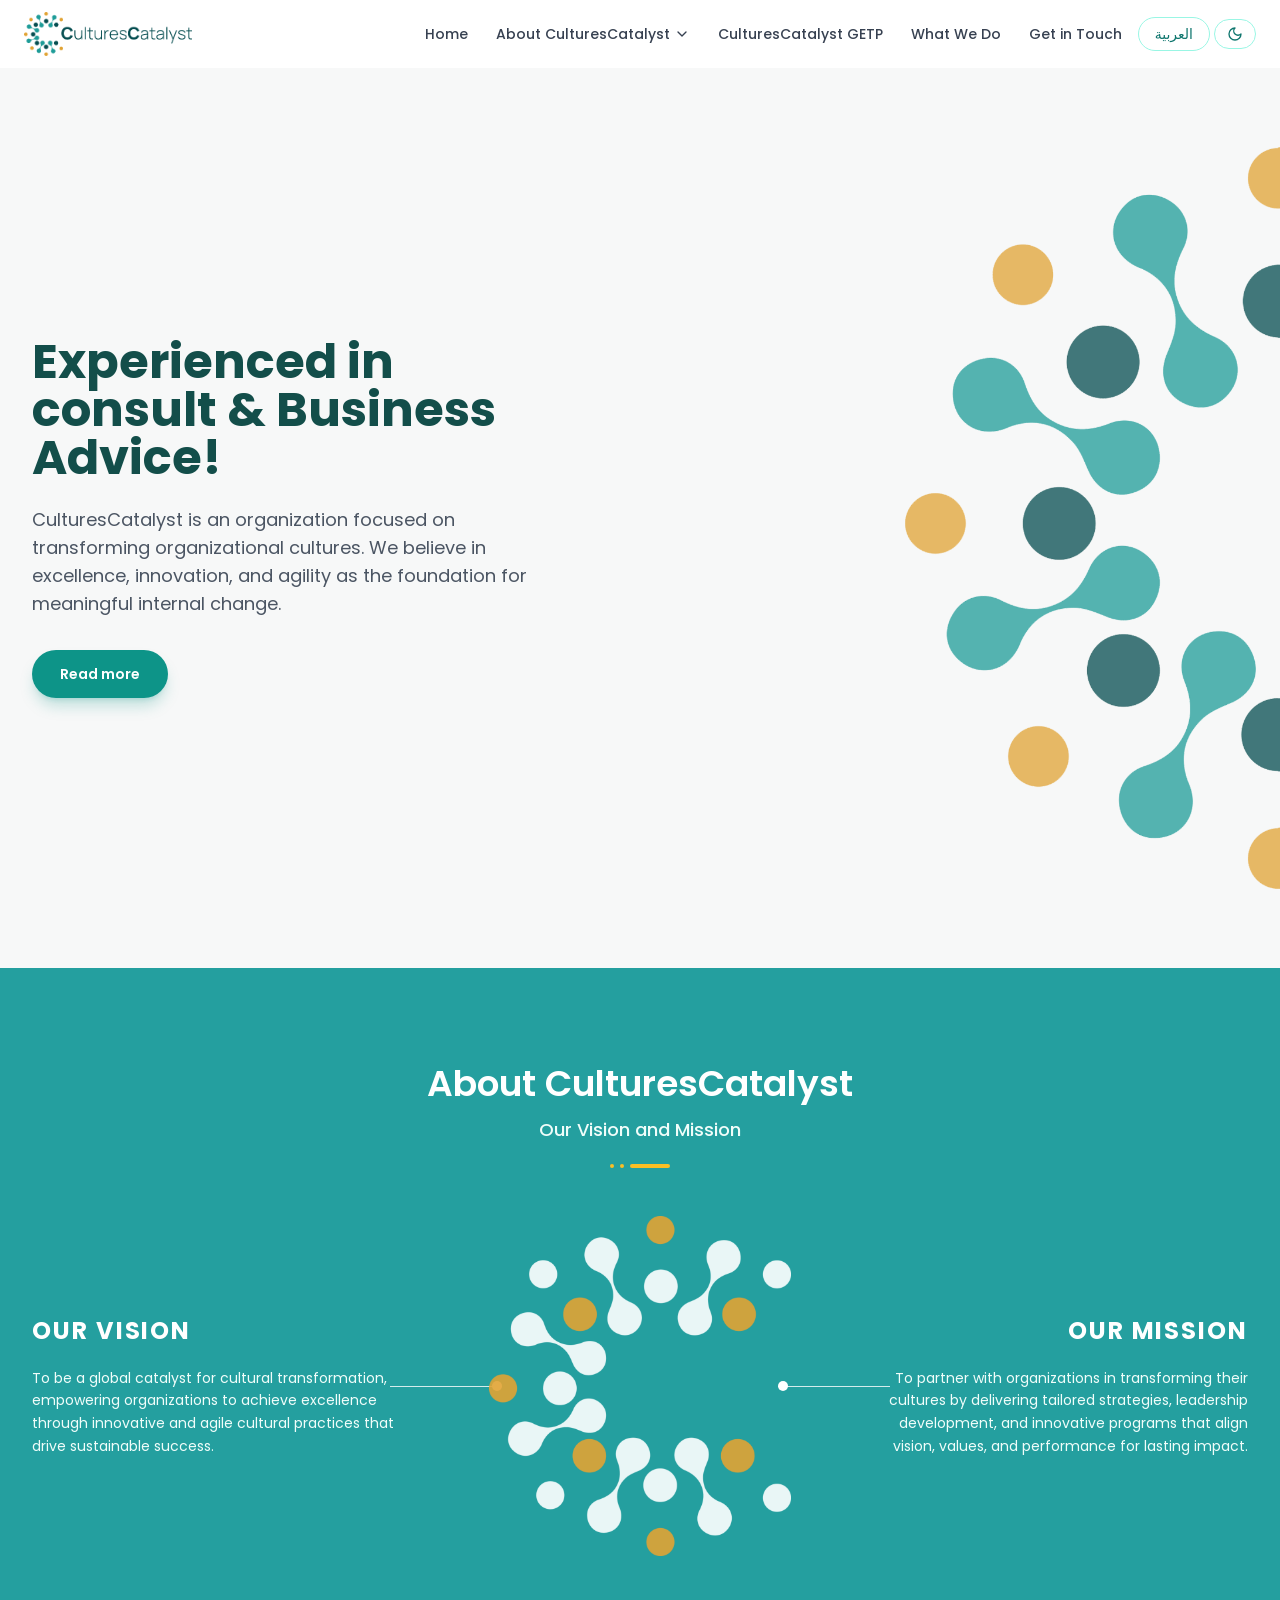
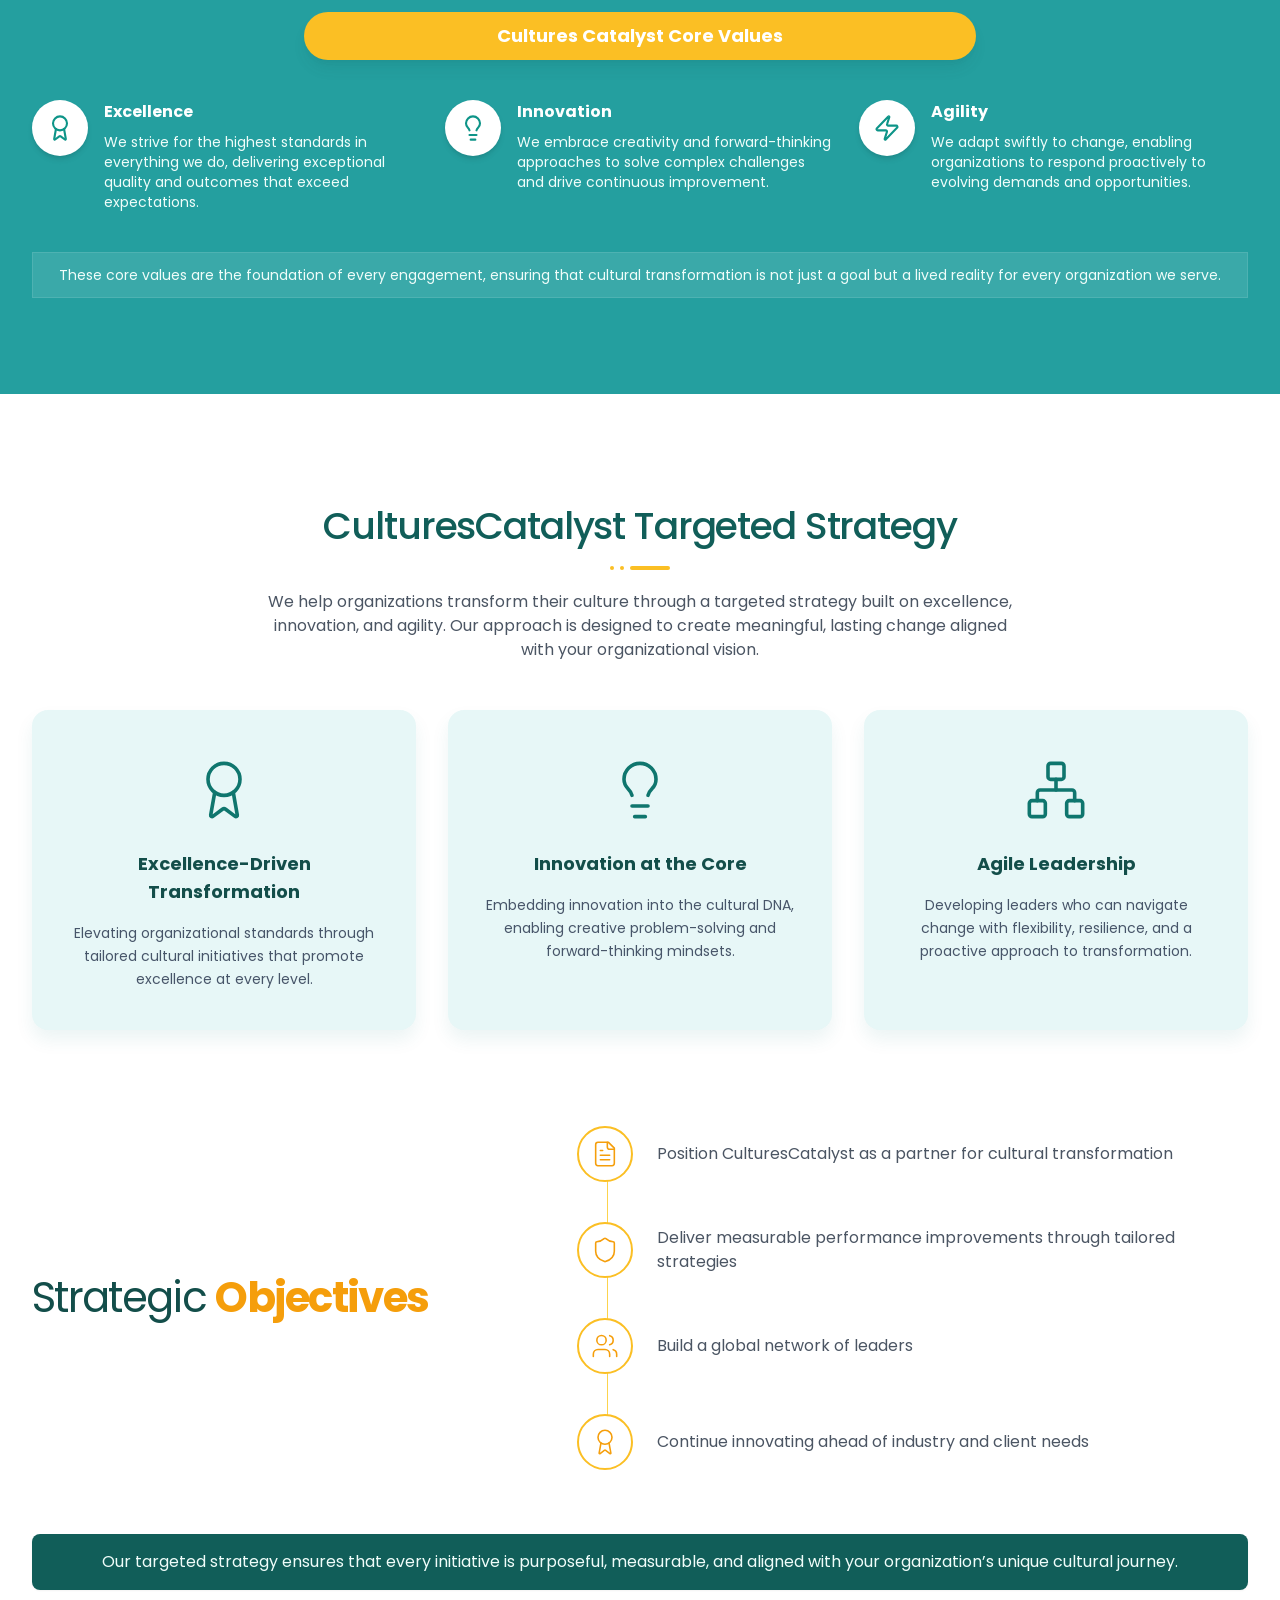
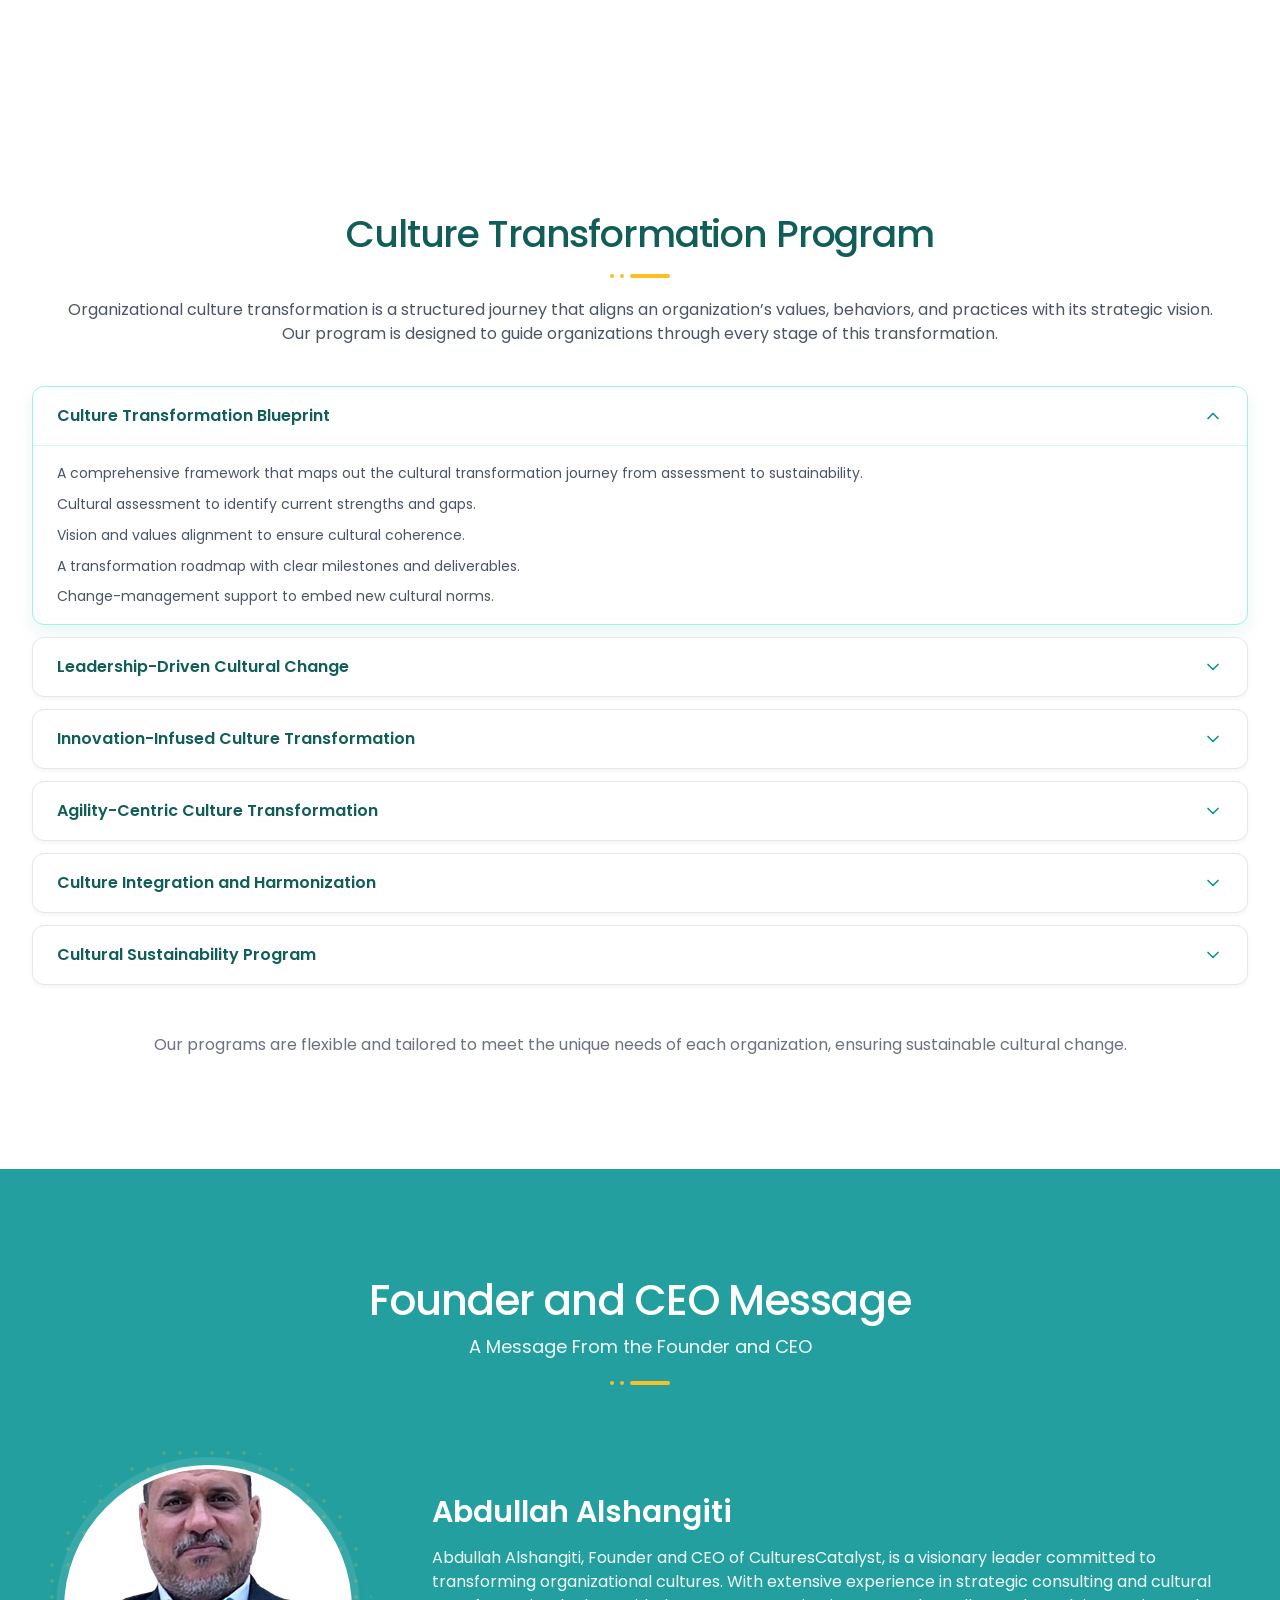
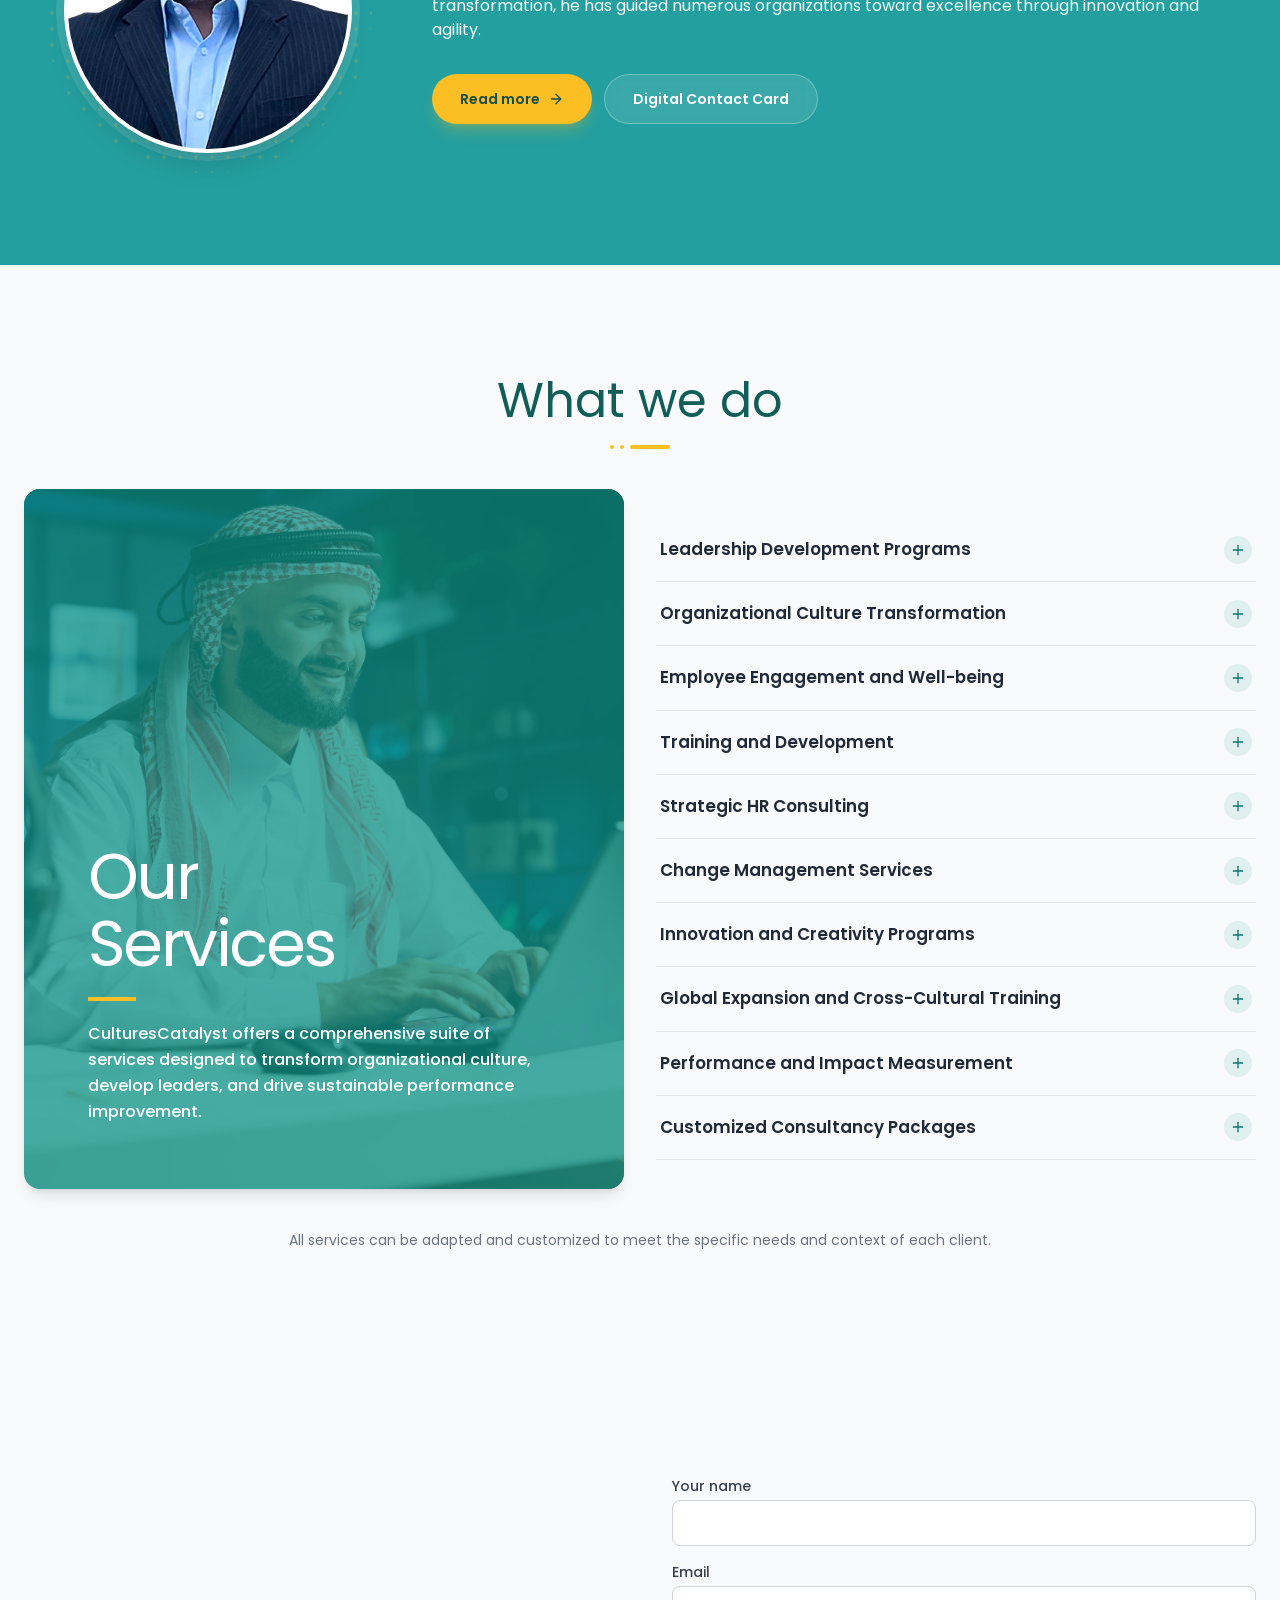
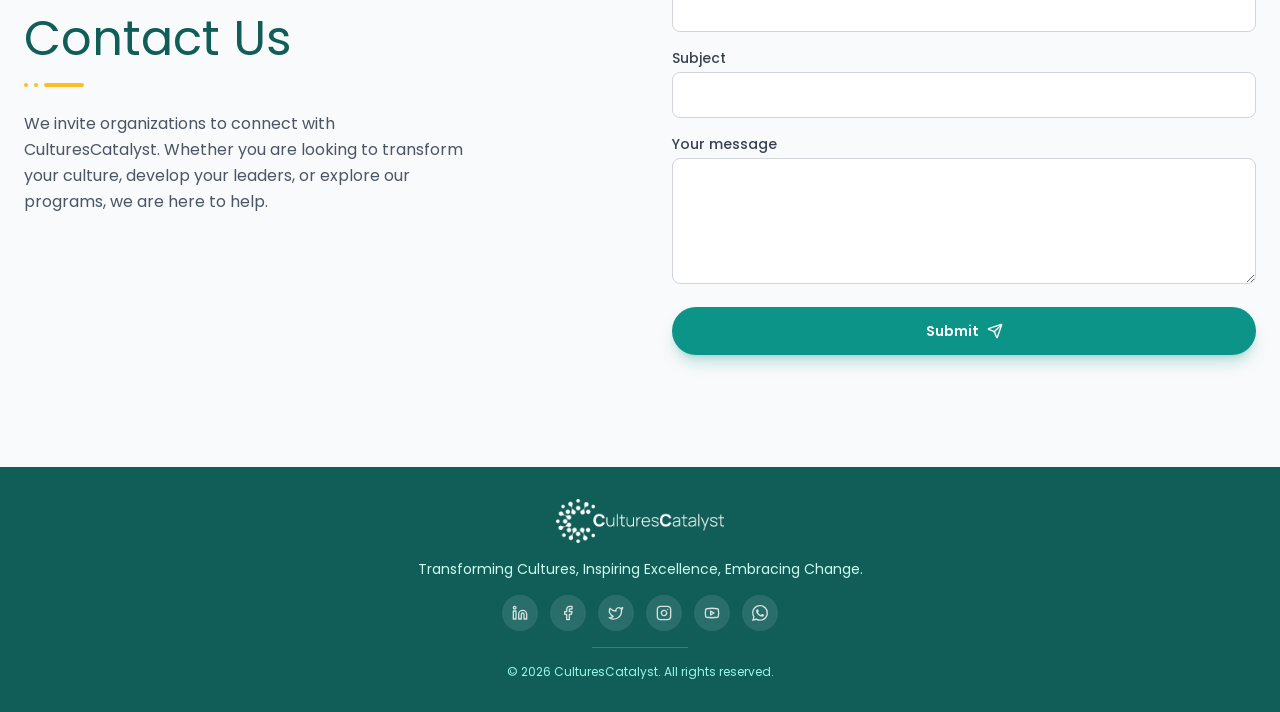
==== commit 715f9015: "_headers applied no-store" ====
--- a/index.html
+++ b/index.html
@@ -18,14 +18,15 @@
     </script>
     <link rel="preconnect" href="https://fonts.googleapis.com" />
     <link rel="preconnect" href="https://fonts.gstatic.com" crossorigin />
-    <link href="https://fonts.googleapis.com/css2?family=Poppins:wght@300;400;500;600;700&family=Almarai:wght@300;400;700;800&display=swap" rel="stylesheet" />
+    <link rel="preload" as="style" href="https://fonts.googleapis.com/css2?family=Poppins:wght@300;400;500;600;700&family=Almarai:wght@300;400;700;800&display=swap" onload="this.onload=null;this.rel='stylesheet'" />
+    <noscript><link rel="stylesheet" href="https://fonts.googleapis.com/css2?family=Poppins:wght@300;400;500;600;700&family=Almarai:wght@300;400;700;800&display=swap" /></noscript>
     <title>CulturesCatalyst — Transforming Cultures, Inspiring Excellence</title>
     <meta name="description" content="CulturesCatalyst is an organization focused on transforming organizational cultures through excellence, innovation, and agility." />
     <meta property="og:image" content="/og-default.jpg">
     <meta name="twitter:card" content="summary_large_image">
     <meta name="twitter:image" content="/og-default.jpg">
-  <script type="module" crossorigin src="/assets/index-DWXPIU-B.js"></script>
-  <link rel="stylesheet" crossorigin href="/assets/index-HjxKTh67.css">
+  <script type="module" crossorigin src="/assets/index-BUG6Q07h.js"></script>
+  <link rel="stylesheet" crossorigin href="/assets/index-CjA_n450.css">
 <link rel="manifest" href="/manifest.webmanifest"></head>
   <body>
     <script>
--- a/assets/index-CjA_n450.css
+++ b/assets/index-CjA_n450.css
@@ -0,0 +1 @@
+*,:before,:after{--tw-border-spacing-x: 0;--tw-border-spacing-y: 0;--tw-translate-x: 0;--tw-translate-y: 0;--tw-rotate: 0;--tw-skew-x: 0;--tw-skew-y: 0;--tw-scale-x: 1;--tw-scale-y: 1;--tw-pan-x: ;--tw-pan-y: ;--tw-pinch-zoom: ;--tw-scroll-snap-strictness: proximity;--tw-gradient-from-position: ;--tw-gradient-via-position: ;--tw-gradient-to-position: ;--tw-ordinal: ;--tw-slashed-zero: ;--tw-numeric-figure: ;--tw-numeric-spacing: ;--tw-numeric-fraction: ;--tw-ring-inset: ;--tw-ring-offset-width: 0px;--tw-ring-offset-color: #fff;--tw-ring-color: rgb(59 130 246 / .5);--tw-ring-offset-shadow: 0 0 #0000;--tw-ring-shadow: 0 0 #0000;--tw-shadow: 0 0 #0000;--tw-shadow-colored: 0 0 #0000;--tw-blur: ;--tw-brightness: ;--tw-contrast: ;--tw-grayscale: ;--tw-hue-rotate: ;--tw-invert: ;--tw-saturate: ;--tw-sepia: ;--tw-drop-shadow: ;--tw-backdrop-blur: ;--tw-backdrop-brightness: ;--tw-backdrop-contrast: ;--tw-backdrop-grayscale: ;--tw-backdrop-hue-rotate: ;--tw-backdrop-invert: ;--tw-backdrop-opacity: ;--tw-backdrop-saturate: ;--tw-backdrop-sepia: ;--tw-contain-size: ;--tw-contain-layout: ;--tw-contain-paint: ;--tw-contain-style: }::backdrop{--tw-border-spacing-x: 0;--tw-border-spacing-y: 0;--tw-translate-x: 0;--tw-translate-y: 0;--tw-rotate: 0;--tw-skew-x: 0;--tw-skew-y: 0;--tw-scale-x: 1;--tw-scale-y: 1;--tw-pan-x: ;--tw-pan-y: ;--tw-pinch-zoom: ;--tw-scroll-snap-strictness: proximity;--tw-gradient-from-position: ;--tw-gradient-via-position: ;--tw-gradient-to-position: ;--tw-ordinal: ;--tw-slashed-zero: ;--tw-numeric-figure: ;--tw-numeric-spacing: ;--tw-numeric-fraction: ;--tw-ring-inset: ;--tw-ring-offset-width: 0px;--tw-ring-offset-color: #fff;--tw-ring-color: rgb(59 130 246 / .5);--tw-ring-offset-shadow: 0 0 #0000;--tw-ring-shadow: 0 0 #0000;--tw-shadow: 0 0 #0000;--tw-shadow-colored: 0 0 #0000;--tw-blur: ;--tw-brightness: ;--tw-contrast: ;--tw-grayscale: ;--tw-hue-rotate: ;--tw-invert: ;--tw-saturate: ;--tw-sepia: ;--tw-drop-shadow: ;--tw-backdrop-blur: ;--tw-backdrop-brightness: ;--tw-backdrop-contrast: ;--tw-backdrop-grayscale: ;--tw-backdrop-hue-rotate: ;--tw-backdrop-invert: ;--tw-backdrop-opacity: ;--tw-backdrop-saturate: ;--tw-backdrop-sepia: ;--tw-contain-size: ;--tw-contain-layout: ;--tw-contain-paint: ;--tw-contain-style: }*,:before,:after{box-sizing:border-box;border-width:0;border-style:solid;border-color:#e5e7eb}:before,:after{--tw-content: ""}html,:host{line-height:1.5;-webkit-text-size-adjust:100%;-moz-tab-size:4;-o-tab-size:4;tab-size:4;font-family:Poppins,Almarai,sans-serif;font-feature-settings:normal;font-variation-settings:normal;-webkit-tap-highlight-color:transparent}body{margin:0;line-height:inherit}hr{height:0;color:inherit;border-top-width:1px}abbr:where([title]){-webkit-text-decoration:underline dotted;text-decoration:underline dotted}h1,h2,h3,h4,h5,h6{font-size:inherit;font-weight:inherit}a{color:inherit;text-decoration:inherit}b,strong{font-weight:bolder}code,kbd,samp,pre{font-family:ui-monospace,SFMono-Regular,Menlo,Monaco,Consolas,Liberation Mono,Courier New,monospace;font-feature-settings:normal;font-variation-settings:normal;font-size:1em}small{font-size:80%}sub,sup{font-size:75%;line-height:0;position:relative;vertical-align:baseline}sub{bottom:-.25em}sup{top:-.5em}table{text-indent:0;border-color:inherit;border-collapse:collapse}button,input,optgroup,select,textarea{font-family:inherit;font-feature-settings:inherit;font-variation-settings:inherit;font-size:100%;font-weight:inherit;line-height:inherit;letter-spacing:inherit;color:inherit;margin:0;padding:0}button,select{text-transform:none}button,input:where([type=button]),input:where([type=reset]),input:where([type=submit]){-webkit-appearance:button;background-color:transparent;background-image:none}:-moz-focusring{outline:auto}:-moz-ui-invalid{box-shadow:none}progress{vertical-align:baseline}::-webkit-inner-spin-button,::-webkit-outer-spin-button{height:auto}[type=search]{-webkit-appearance:textfield;outline-offset:-2px}::-webkit-search-decoration{-webkit-appearance:none}::-webkit-file-upload-button{-webkit-appearance:button;font:inherit}summary{display:list-item}blockquote,dl,dd,h1,h2,h3,h4,h5,h6,hr,figure,p,pre{margin:0}fieldset{margin:0;padding:0}legend{padding:0}ol,ul,menu{list-style:none;margin:0;padding:0}dialog{padding:0}textarea{resize:vertical}input::-moz-placeholder,textarea::-moz-placeholder{opacity:1;color:#9ca3af}input::placeholder,textarea::placeholder{opacity:1;color:#9ca3af}button,[role=button]{cursor:pointer}:disabled{cursor:default}img,svg,video,canvas,audio,iframe,embed,object{display:block;vertical-align:middle}img,video{max-width:100%;height:auto}[hidden]:where(:not([hidden=until-found])){display:none}html{font-family:Poppins,system-ui,-apple-system,Segoe UI,Roboto,sans-serif}html[lang=ar]{font-family:Almarai,Poppins,system-ui,-apple-system,sans-serif}body{-webkit-font-smoothing:antialiased;-moz-osx-font-smoothing:grayscale}html{color-scheme:light}html.dark{color-scheme:dark}html.dark body{background-color:#0f172a}.pointer-events-none{pointer-events:none}.pointer-events-auto{pointer-events:auto}.\!visible{visibility:visible!important}.visible{visibility:visible}.fixed{position:fixed}.absolute{position:absolute}.relative{position:relative}.sticky{position:sticky}.inset-0{top:0;right:0;bottom:0;left:0}.inset-x-0{left:0;right:0}.-start-16{inset-inline-start:-4rem}.bottom-0{bottom:0}.bottom-4{bottom:1rem}.bottom-5{bottom:1.25rem}.left-0{left:0}.left-1\/2{left:50%}.left-5{left:1.25rem}.left-full{left:100%}.right-0{right:0}.right-5{right:1.25rem}.start-0{inset-inline-start:0px}.start-\[22px\]{inset-inline-start:22px}.top-0{top:0}.top-1\/2{top:50%}.top-5{top:1.25rem}.top-full{top:100%}.z-0{z-index:0}.z-10{z-index:10}.z-50{z-index:50}.z-\[60\]{z-index:60}.z-\[70\]{z-index:70}.-m-4{margin:-1rem}.-m-5{margin:-1.25rem}.mx-auto{margin-left:auto;margin-right:auto}.my-5{margin-top:1.25rem;margin-bottom:1.25rem}.mb-1{margin-bottom:.25rem}.mb-10{margin-bottom:2.5rem}.mb-2{margin-bottom:.5rem}.mb-4{margin-bottom:1rem}.mt-10{margin-top:2.5rem}.mt-12{margin-top:3rem}.mt-14{margin-top:3.5rem}.mt-16{margin-top:4rem}.mt-2{margin-top:.5rem}.mt-3{margin-top:.75rem}.mt-4{margin-top:1rem}.mt-5{margin-top:1.25rem}.mt-6{margin-top:1.5rem}.mt-7{margin-top:1.75rem}.mt-8{margin-top:2rem}.mt-9{margin-top:2.25rem}.block{display:block}.flex{display:flex}.inline-flex{display:inline-flex}.grid{display:grid}.hidden{display:none}.h-1{height:.25rem}.h-1\.5{height:.375rem}.h-10{height:2.5rem}.h-11{height:2.75rem}.h-12{height:3rem}.h-14{height:3.5rem}.h-16{height:4rem}.h-2\.5{height:.625rem}.h-20{height:5rem}.h-24{height:6rem}.h-3{height:.75rem}.h-3\.5{height:.875rem}.h-4{height:1rem}.h-5{height:1.25rem}.h-52{height:13rem}.h-56{height:14rem}.h-6{height:1.5rem}.h-7{height:1.75rem}.h-72{height:18rem}.h-9{height:2.25rem}.h-\[115vw\]{height:115vw}.h-full{height:100%}.h-px{height:1px}.min-h-\[100svh\]{min-height:100svh}.min-h-\[320px\]{min-height:320px}.min-h-\[56px\]{min-height:56px}.min-h-\[58px\]{min-height:58px}.min-h-\[700px\]{min-height:700px}.min-h-screen{min-height:100vh}.w-1{width:.25rem}.w-1\.5{width:.375rem}.w-10{width:2.5rem}.w-12{width:3rem}.w-14{width:3.5rem}.w-16{width:4rem}.w-2\.5{width:.625rem}.w-20{width:5rem}.w-24{width:6rem}.w-28{width:7rem}.w-3{width:.75rem}.w-3\.5{width:.875rem}.w-32{width:8rem}.w-4{width:1rem}.w-5{width:1.25rem}.w-52{width:13rem}.w-56{width:14rem}.w-6{width:1.5rem}.w-7{width:1.75rem}.w-72{width:18rem}.w-9{width:2.25rem}.w-\[115vw\]{width:115vw}.w-\[calc\(100\%-2rem\)\]{width:calc(100% - 2rem)}.w-auto{width:auto}.w-full{width:100%}.w-px{width:1px}.min-w-0{min-width:0px}.min-w-\[240px\]{min-width:240px}.max-w-2xl{max-width:42rem}.max-w-3xl{max-width:48rem}.max-w-4xl{max-width:56rem}.max-w-6xl{max-width:72rem}.max-w-7xl{max-width:80rem}.max-w-\[18rem\]{max-width:18rem}.max-w-\[29rem\]{max-width:29rem}.max-w-\[510px\]{max-width:510px}.max-w-\[540px\]{max-width:540px}.max-w-\[650px\]{max-width:650px}.max-w-md{max-width:28rem}.max-w-sm{max-width:24rem}.flex-1{flex:1 1 0%}.shrink-0{flex-shrink:0}.-translate-x-1\/2{--tw-translate-x: -50%;transform:translate(var(--tw-translate-x),var(--tw-translate-y)) rotate(var(--tw-rotate)) skew(var(--tw-skew-x)) skewY(var(--tw-skew-y)) scaleX(var(--tw-scale-x)) scaleY(var(--tw-scale-y))}.-translate-y-1\/2{--tw-translate-y: -50%;transform:translate(var(--tw-translate-x),var(--tw-translate-y)) rotate(var(--tw-rotate)) skew(var(--tw-skew-x)) skewY(var(--tw-skew-y)) scaleX(var(--tw-scale-x)) scaleY(var(--tw-scale-y))}.translate-y-0{--tw-translate-y: 0px;transform:translate(var(--tw-translate-x),var(--tw-translate-y)) rotate(var(--tw-rotate)) skew(var(--tw-skew-x)) skewY(var(--tw-skew-y)) scaleX(var(--tw-scale-x)) scaleY(var(--tw-scale-y))}.translate-y-4{--tw-translate-y: 1rem;transform:translate(var(--tw-translate-x),var(--tw-translate-y)) rotate(var(--tw-rotate)) skew(var(--tw-skew-x)) skewY(var(--tw-skew-y)) scaleX(var(--tw-scale-x)) scaleY(var(--tw-scale-y))}.rotate-180{--tw-rotate: 180deg;transform:translate(var(--tw-translate-x),var(--tw-translate-y)) rotate(var(--tw-rotate)) skew(var(--tw-skew-x)) skewY(var(--tw-skew-y)) scaleX(var(--tw-scale-x)) scaleY(var(--tw-scale-y))}.transform{transform:translate(var(--tw-translate-x),var(--tw-translate-y)) rotate(var(--tw-rotate)) skew(var(--tw-skew-x)) skewY(var(--tw-skew-y)) scaleX(var(--tw-scale-x)) scaleY(var(--tw-scale-y))}.select-none{-webkit-user-select:none;-moz-user-select:none;user-select:none}.grid-rows-\[0fr\]{grid-template-rows:0fr}.grid-rows-\[1fr\]{grid-template-rows:1fr}.flex-col{flex-direction:column}.flex-wrap{flex-wrap:wrap}.items-start{align-items:flex-start}.items-center{align-items:center}.justify-center{justify-content:center}.justify-between{justify-content:space-between}.gap-0{gap:0px}.gap-1{gap:.25rem}.gap-1\.5{gap:.375rem}.gap-10{gap:2.5rem}.gap-12{gap:3rem}.gap-2{gap:.5rem}.gap-3{gap:.75rem}.gap-4{gap:1rem}.gap-5{gap:1.25rem}.gap-6{gap:1.5rem}.gap-8{gap:2rem}.space-y-3>:not([hidden])~:not([hidden]){--tw-space-y-reverse: 0;margin-top:calc(.75rem * calc(1 - var(--tw-space-y-reverse)));margin-bottom:calc(.75rem * var(--tw-space-y-reverse))}.space-y-4>:not([hidden])~:not([hidden]){--tw-space-y-reverse: 0;margin-top:calc(1rem * calc(1 - var(--tw-space-y-reverse)));margin-bottom:calc(1rem * var(--tw-space-y-reverse))}.space-y-8>:not([hidden])~:not([hidden]){--tw-space-y-reverse: 0;margin-top:calc(2rem * calc(1 - var(--tw-space-y-reverse)));margin-bottom:calc(2rem * var(--tw-space-y-reverse))}.divide-y>:not([hidden])~:not([hidden]){--tw-divide-y-reverse: 0;border-top-width:calc(1px * calc(1 - var(--tw-divide-y-reverse)));border-bottom-width:calc(1px * var(--tw-divide-y-reverse))}.divide-\[\#e5eeee\]>:not([hidden])~:not([hidden]){--tw-divide-opacity: 1;border-color:rgb(229 238 238 / var(--tw-divide-opacity, 1))}.overflow-hidden{overflow:hidden}.overflow-y-auto{overflow-y:auto}.truncate{overflow:hidden;text-overflow:ellipsis;white-space:nowrap}.rounded-2xl{border-radius:1rem}.rounded-\[10px\]{border-radius:10px}.rounded-\[18px\]{border-radius:18px}.rounded-full{border-radius:9999px}.rounded-lg{border-radius:.5rem}.rounded-xl{border-radius:.75rem}.border{border-width:1px}.border-2{border-width:2px}.border-4{border-width:4px}.border-b{border-bottom-width:1px}.border-t{border-top-width:1px}.border-amber-400{--tw-border-opacity: 1;border-color:rgb(251 191 36 / var(--tw-border-opacity, 1))}.border-gray-100{--tw-border-opacity: 1;border-color:rgb(243 244 246 / var(--tw-border-opacity, 1))}.border-gray-200{--tw-border-opacity: 1;border-color:rgb(229 231 235 / var(--tw-border-opacity, 1))}.border-gray-300{--tw-border-opacity: 1;border-color:rgb(209 213 219 / var(--tw-border-opacity, 1))}.border-green-200{--tw-border-opacity: 1;border-color:rgb(187 247 208 / var(--tw-border-opacity, 1))}.border-red-200{--tw-border-opacity: 1;border-color:rgb(254 202 202 / var(--tw-border-opacity, 1))}.border-teal-100{--tw-border-opacity: 1;border-color:rgb(204 251 241 / var(--tw-border-opacity, 1))}.border-teal-200{--tw-border-opacity: 1;border-color:rgb(153 246 228 / var(--tw-border-opacity, 1))}.border-teal-600{--tw-border-opacity: 1;border-color:rgb(13 148 136 / var(--tw-border-opacity, 1))}.border-white{--tw-border-opacity: 1;border-color:rgb(255 255 255 / var(--tw-border-opacity, 1))}.border-white\/10{border-color:#ffffff1a}.border-white\/30{border-color:#ffffff4d}.bg-\[\#005761\]{--tw-bg-opacity: 1;background-color:rgb(0 87 97 / var(--tw-bg-opacity, 1))}.bg-\[\#149b9a\]{--tw-bg-opacity: 1;background-color:rgb(20 155 154 / var(--tw-bg-opacity, 1))}.bg-\[\#249f9f\]{--tw-bg-opacity: 1;background-color:rgb(36 159 159 / var(--tw-bg-opacity, 1))}.bg-\[\#e7f7f7\]{--tw-bg-opacity: 1;background-color:rgb(231 247 247 / var(--tw-bg-opacity, 1))}.bg-\[\#e8a326\]{--tw-bg-opacity: 1;background-color:rgb(232 163 38 / var(--tw-bg-opacity, 1))}.bg-\[\#f5f6f6\]{--tw-bg-opacity: 1;background-color:rgb(245 246 246 / var(--tw-bg-opacity, 1))}.bg-\[\#f7f8f8\]{--tw-bg-opacity: 1;background-color:rgb(247 248 248 / var(--tw-bg-opacity, 1))}.bg-amber-300{--tw-bg-opacity: 1;background-color:rgb(252 211 77 / var(--tw-bg-opacity, 1))}.bg-amber-400{--tw-bg-opacity: 1;background-color:rgb(251 191 36 / var(--tw-bg-opacity, 1))}.bg-gray-50{--tw-bg-opacity: 1;background-color:rgb(249 250 251 / var(--tw-bg-opacity, 1))}.bg-green-50{--tw-bg-opacity: 1;background-color:rgb(240 253 244 / var(--tw-bg-opacity, 1))}.bg-red-50{--tw-bg-opacity: 1;background-color:rgb(254 242 242 / var(--tw-bg-opacity, 1))}.bg-teal-400{--tw-bg-opacity: 1;background-color:rgb(45 212 191 / var(--tw-bg-opacity, 1))}.bg-teal-50{--tw-bg-opacity: 1;background-color:rgb(240 253 250 / var(--tw-bg-opacity, 1))}.bg-teal-500{--tw-bg-opacity: 1;background-color:rgb(20 184 166 / var(--tw-bg-opacity, 1))}.bg-teal-600{--tw-bg-opacity: 1;background-color:rgb(13 148 136 / var(--tw-bg-opacity, 1))}.bg-teal-600\/10{background-color:#0d94881a}.bg-teal-600\/75{background-color:#0d9488bf}.bg-teal-700{--tw-bg-opacity: 1;background-color:rgb(15 118 110 / var(--tw-bg-opacity, 1))}.bg-teal-800{--tw-bg-opacity: 1;background-color:rgb(17 94 89 / var(--tw-bg-opacity, 1))}.bg-white{--tw-bg-opacity: 1;background-color:rgb(255 255 255 / var(--tw-bg-opacity, 1))}.bg-white\/10{background-color:#ffffff1a}.bg-white\/80{background-color:#fffc}.bg-white\/95{background-color:#fffffff2}.bg-gradient-to-b{background-image:linear-gradient(to bottom,var(--tw-gradient-stops))}.bg-gradient-to-br{background-image:linear-gradient(to bottom right,var(--tw-gradient-stops))}.bg-gradient-to-r{background-image:linear-gradient(to right,var(--tw-gradient-stops))}.bg-gradient-to-t{background-image:linear-gradient(to top,var(--tw-gradient-stops))}.from-gray-50{--tw-gradient-from: #f9fafb var(--tw-gradient-from-position);--tw-gradient-to: rgb(249 250 251 / 0) var(--tw-gradient-to-position);--tw-gradient-stops: var(--tw-gradient-from), var(--tw-gradient-to)}.from-gray-900{--tw-gradient-from: #111827 var(--tw-gradient-from-position);--tw-gradient-to: rgb(17 24 39 / 0) var(--tw-gradient-to-position);--tw-gradient-stops: var(--tw-gradient-from), var(--tw-gradient-to)}.from-gray-900\/70{--tw-gradient-from: rgb(17 24 39 / .7) var(--tw-gradient-from-position);--tw-gradient-to: rgb(17 24 39 / 0) var(--tw-gradient-to-position);--tw-gradient-stops: var(--tw-gradient-from), var(--tw-gradient-to)}.from-transparent{--tw-gradient-from: transparent var(--tw-gradient-from-position);--tw-gradient-to: rgb(0 0 0 / 0) var(--tw-gradient-to-position);--tw-gradient-stops: var(--tw-gradient-from), var(--tw-gradient-to)}.via-\[\#0a1f1d\]{--tw-gradient-to: rgb(10 31 29 / 0) var(--tw-gradient-to-position);--tw-gradient-stops: var(--tw-gradient-from), #0a1f1d var(--tw-gradient-via-position), var(--tw-gradient-to)}.via-teal-200{--tw-gradient-to: rgb(153 246 228 / 0) var(--tw-gradient-to-position);--tw-gradient-stops: var(--tw-gradient-from), #99f6e4 var(--tw-gradient-via-position), var(--tw-gradient-to)}.via-transparent{--tw-gradient-to: rgb(0 0 0 / 0) var(--tw-gradient-to-position);--tw-gradient-stops: var(--tw-gradient-from), transparent var(--tw-gradient-via-position), var(--tw-gradient-to)}.to-\[\#102e2b\]{--tw-gradient-to: #102e2b var(--tw-gradient-to-position)}.to-gray-100{--tw-gradient-to: #f3f4f6 var(--tw-gradient-to-position)}.to-transparent{--tw-gradient-to: transparent var(--tw-gradient-to-position)}.object-contain{-o-object-fit:contain;object-fit:contain}.object-cover{-o-object-fit:cover;object-fit:cover}.p-10{padding:2.5rem}.p-3{padding:.75rem}.p-4{padding:1rem}.p-6{padding:1.5rem}.p-8{padding:2rem}.px-1{padding-left:.25rem;padding-right:.25rem}.px-3{padding-left:.75rem;padding-right:.75rem}.px-4{padding-left:1rem;padding-right:1rem}.px-5{padding-left:1.25rem;padding-right:1.25rem}.px-6{padding-left:1.5rem;padding-right:1.5rem}.px-7{padding-left:1.75rem;padding-right:1.75rem}.px-8{padding-left:2rem;padding-right:2rem}.py-1\.5{padding-top:.375rem;padding-bottom:.375rem}.py-10{padding-top:2.5rem;padding-bottom:2.5rem}.py-14{padding-top:3.5rem;padding-bottom:3.5rem}.py-2{padding-top:.5rem;padding-bottom:.5rem}.py-2\.5{padding-top:.625rem;padding-bottom:.625rem}.py-20{padding-top:5rem;padding-bottom:5rem}.py-24{padding-top:6rem;padding-bottom:6rem}.py-3{padding-top:.75rem;padding-bottom:.75rem}.py-3\.5{padding-top:.875rem;padding-bottom:.875rem}.py-4{padding-top:1rem;padding-bottom:1rem}.py-5{padding-top:1.25rem;padding-bottom:1.25rem}.py-8{padding-top:2rem;padding-bottom:2rem}.py-\[1\.1rem\]{padding-top:1.1rem;padding-bottom:1.1rem}.pb-1\.5{padding-bottom:.375rem}.pb-5{padding-bottom:1.25rem}.pb-6{padding-bottom:1.5rem}.ps-16{padding-inline-start:4rem}.pt-5{padding-top:1.25rem}.pt-7{padding-top:1.75rem}.text-center{text-align:center}.text-start{text-align:start}.text-2xl{font-size:1.5rem;line-height:2rem}.text-3xl{font-size:1.875rem;line-height:2.25rem}.text-4xl{font-size:2.25rem;line-height:2.5rem}.text-5xl{font-size:3rem;line-height:1}.text-\[0\.92rem\]{font-size:.92rem}.text-\[0\.95rem\]{font-size:.95rem}.text-\[0\.98rem\]{font-size:.98rem}.text-\[1\.05rem\]{font-size:1.05rem}.text-\[1\.15rem\]{font-size:1.15rem}.text-\[1\.55rem\]{font-size:1.55rem}.text-\[2\.35rem\]{font-size:2.35rem}.text-\[2\.75rem\]{font-size:2.75rem}.text-base{font-size:1rem;line-height:1.5rem}.text-lg{font-size:1.125rem;line-height:1.75rem}.text-sm{font-size:.875rem;line-height:1.25rem}.text-xs{font-size:.75rem;line-height:1rem}.font-bold{font-weight:700}.font-medium{font-weight:500}.font-normal{font-weight:400}.font-semibold{font-weight:600}.uppercase{text-transform:uppercase}.italic{font-style:italic}.leading-\[1\.05\]{line-height:1.05}.leading-\[1\.16\]{line-height:1.16}.leading-\[1\.55\]{line-height:1.55}.leading-\[1\.65\]{line-height:1.65}.leading-\[1\.75\]{line-height:1.75}.leading-\[1\.7\]{line-height:1.7}.leading-\[1\.8\]{line-height:1.8}.leading-relaxed{line-height:1.625}.leading-snug{line-height:1.375}.leading-tight{line-height:1.25}.tracking-\[-0\.03em\]{letter-spacing:-.03em}.tracking-\[-0\.04em\]{letter-spacing:-.04em}.tracking-\[0\.08em\]{letter-spacing:.08em}.tracking-\[0\.12em\]{letter-spacing:.12em}.tracking-\[0\.16em\]{letter-spacing:.16em}.text-\[\#003c45\]{--tw-text-opacity: 1;color:rgb(0 60 69 / var(--tw-text-opacity, 1))}.text-\[\#005761\]{--tw-text-opacity: 1;color:rgb(0 87 97 / var(--tw-text-opacity, 1))}.text-\[\#149b9a\]{--tw-text-opacity: 1;color:rgb(20 155 154 / var(--tw-text-opacity, 1))}.text-\[\#566c7b\]{--tw-text-opacity: 1;color:rgb(86 108 123 / var(--tw-text-opacity, 1))}.text-amber-500{--tw-text-opacity: 1;color:rgb(245 158 11 / var(--tw-text-opacity, 1))}.text-gray-400{--tw-text-opacity: 1;color:rgb(156 163 175 / var(--tw-text-opacity, 1))}.text-gray-500{--tw-text-opacity: 1;color:rgb(107 114 128 / var(--tw-text-opacity, 1))}.text-gray-600{--tw-text-opacity: 1;color:rgb(75 85 99 / var(--tw-text-opacity, 1))}.text-gray-700{--tw-text-opacity: 1;color:rgb(55 65 81 / var(--tw-text-opacity, 1))}.text-gray-800{--tw-text-opacity: 1;color:rgb(31 41 55 / var(--tw-text-opacity, 1))}.text-gray-900{--tw-text-opacity: 1;color:rgb(17 24 39 / var(--tw-text-opacity, 1))}.text-green-500{--tw-text-opacity: 1;color:rgb(34 197 94 / var(--tw-text-opacity, 1))}.text-green-800{--tw-text-opacity: 1;color:rgb(22 101 52 / var(--tw-text-opacity, 1))}.text-red-700{--tw-text-opacity: 1;color:rgb(185 28 28 / var(--tw-text-opacity, 1))}.text-slate-600{--tw-text-opacity: 1;color:rgb(71 85 105 / var(--tw-text-opacity, 1))}.text-teal-100{--tw-text-opacity: 1;color:rgb(204 251 241 / var(--tw-text-opacity, 1))}.text-teal-200{--tw-text-opacity: 1;color:rgb(153 246 228 / var(--tw-text-opacity, 1))}.text-teal-50{--tw-text-opacity: 1;color:rgb(240 253 250 / var(--tw-text-opacity, 1))}.text-teal-600{--tw-text-opacity: 1;color:rgb(13 148 136 / var(--tw-text-opacity, 1))}.text-teal-700{--tw-text-opacity: 1;color:rgb(15 118 110 / var(--tw-text-opacity, 1))}.text-teal-800{--tw-text-opacity: 1;color:rgb(17 94 89 / var(--tw-text-opacity, 1))}.text-teal-900{--tw-text-opacity: 1;color:rgb(19 78 74 / var(--tw-text-opacity, 1))}.text-white{--tw-text-opacity: 1;color:rgb(255 255 255 / var(--tw-text-opacity, 1))}.text-white\/50{color:#ffffff80}.text-white\/80{color:#fffc}.text-white\/95{color:#fffffff2}.opacity-0{opacity:0}.opacity-100{opacity:1}.opacity-20{opacity:.2}.opacity-60{opacity:.6}.opacity-70{opacity:.7}.opacity-75{opacity:.75}.opacity-90{opacity:.9}.shadow-\[0_10px_18px_rgba\(15\,118\,110\,0\.08\)\]{--tw-shadow: 0 10px 18px rgba(15,118,110,.08);--tw-shadow-colored: 0 10px 18px var(--tw-shadow-color);box-shadow:var(--tw-ring-offset-shadow, 0 0 #0000),var(--tw-ring-shadow, 0 0 #0000),var(--tw-shadow)}.shadow-\[0_12px_28px_rgba\(0\,87\,97\,0\.18\)\]{--tw-shadow: 0 12px 28px rgba(0,87,97,.18);--tw-shadow-colored: 0 12px 28px var(--tw-shadow-color);box-shadow:var(--tw-ring-offset-shadow, 0 0 #0000),var(--tw-ring-shadow, 0 0 #0000),var(--tw-shadow)}.shadow-\[0_2px_18px_rgba\(20\,65\,75\,0\.03\)\]{--tw-shadow: 0 2px 18px rgba(20,65,75,.03);--tw-shadow-colored: 0 2px 18px var(--tw-shadow-color);box-shadow:var(--tw-ring-offset-shadow, 0 0 #0000),var(--tw-ring-shadow, 0 0 #0000),var(--tw-shadow)}.shadow-\[0_2px_18px_rgba\(20\,65\,75\,0\.05\)\]{--tw-shadow: 0 2px 18px rgba(20,65,75,.05);--tw-shadow-colored: 0 2px 18px var(--tw-shadow-color);box-shadow:var(--tw-ring-offset-shadow, 0 0 #0000),var(--tw-ring-shadow, 0 0 #0000),var(--tw-shadow)}.shadow-\[0_2px_5px_rgba\(15\,23\,42\,0\.04\)\]{--tw-shadow: 0 2px 5px rgba(15,23,42,.04);--tw-shadow-colored: 0 2px 5px var(--tw-shadow-color);box-shadow:var(--tw-ring-offset-shadow, 0 0 #0000),var(--tw-ring-shadow, 0 0 #0000),var(--tw-shadow)}.shadow-\[0_8px_18px_rgba\(15\,118\,110\,0\.08\)\]{--tw-shadow: 0 8px 18px rgba(15,118,110,.08);--tw-shadow-colored: 0 8px 18px var(--tw-shadow-color);box-shadow:var(--tw-ring-offset-shadow, 0 0 #0000),var(--tw-ring-shadow, 0 0 #0000),var(--tw-shadow)}.shadow-lg{--tw-shadow: 0 10px 15px -3px rgb(0 0 0 / .1), 0 4px 6px -4px rgb(0 0 0 / .1);--tw-shadow-colored: 0 10px 15px -3px var(--tw-shadow-color), 0 4px 6px -4px var(--tw-shadow-color);box-shadow:var(--tw-ring-offset-shadow, 0 0 #0000),var(--tw-ring-shadow, 0 0 #0000),var(--tw-shadow)}.shadow-md{--tw-shadow: 0 4px 6px -1px rgb(0 0 0 / .1), 0 2px 4px -2px rgb(0 0 0 / .1);--tw-shadow-colored: 0 4px 6px -1px var(--tw-shadow-color), 0 2px 4px -2px var(--tw-shadow-color);box-shadow:var(--tw-ring-offset-shadow, 0 0 #0000),var(--tw-ring-shadow, 0 0 #0000),var(--tw-shadow)}.shadow-sm{--tw-shadow: 0 1px 2px 0 rgb(0 0 0 / .05);--tw-shadow-colored: 0 1px 2px 0 var(--tw-shadow-color);box-shadow:var(--tw-ring-offset-shadow, 0 0 #0000),var(--tw-ring-shadow, 0 0 #0000),var(--tw-shadow)}.shadow-xl{--tw-shadow: 0 20px 25px -5px rgb(0 0 0 / .1), 0 8px 10px -6px rgb(0 0 0 / .1);--tw-shadow-colored: 0 20px 25px -5px var(--tw-shadow-color), 0 8px 10px -6px var(--tw-shadow-color);box-shadow:var(--tw-ring-offset-shadow, 0 0 #0000),var(--tw-ring-shadow, 0 0 #0000),var(--tw-shadow)}.shadow-\[\#e8a326\]\/20{--tw-shadow-color: rgb(232 163 38 / .2);--tw-shadow: var(--tw-shadow-colored)}.shadow-amber-400\/25{--tw-shadow-color: rgb(251 191 36 / .25);--tw-shadow: var(--tw-shadow-colored)}.shadow-amber-500\/20{--tw-shadow-color: rgb(245 158 11 / .2);--tw-shadow: var(--tw-shadow-colored)}.shadow-gray-200\/50{--tw-shadow-color: rgb(229 231 235 / .5);--tw-shadow: var(--tw-shadow-colored)}.shadow-gray-300\/40{--tw-shadow-color: rgb(209 213 219 / .4);--tw-shadow: var(--tw-shadow-colored)}.shadow-teal-600\/25{--tw-shadow-color: rgb(13 148 136 / .25);--tw-shadow: var(--tw-shadow-colored)}.shadow-teal-600\/30{--tw-shadow-color: rgb(13 148 136 / .3);--tw-shadow: var(--tw-shadow-colored)}.shadow-teal-900\/10{--tw-shadow-color: rgb(19 78 74 / .1);--tw-shadow: var(--tw-shadow-colored)}.shadow-teal-900\/20{--tw-shadow-color: rgb(19 78 74 / .2);--tw-shadow: var(--tw-shadow-colored)}.outline-none{outline:2px solid transparent;outline-offset:2px}.ring-1{--tw-ring-offset-shadow: var(--tw-ring-inset) 0 0 0 var(--tw-ring-offset-width) var(--tw-ring-offset-color);--tw-ring-shadow: var(--tw-ring-inset) 0 0 0 calc(1px + var(--tw-ring-offset-width)) var(--tw-ring-color);box-shadow:var(--tw-ring-offset-shadow),var(--tw-ring-shadow),var(--tw-shadow, 0 0 #0000)}.ring-4{--tw-ring-offset-shadow: var(--tw-ring-inset) 0 0 0 var(--tw-ring-offset-width) var(--tw-ring-offset-color);--tw-ring-shadow: var(--tw-ring-inset) 0 0 0 calc(4px + var(--tw-ring-offset-width)) var(--tw-ring-color);box-shadow:var(--tw-ring-offset-shadow),var(--tw-ring-shadow),var(--tw-shadow, 0 0 #0000)}.ring-8{--tw-ring-offset-shadow: var(--tw-ring-inset) 0 0 0 var(--tw-ring-offset-width) var(--tw-ring-offset-color);--tw-ring-shadow: var(--tw-ring-inset) 0 0 0 calc(8px + var(--tw-ring-offset-width)) var(--tw-ring-color);box-shadow:var(--tw-ring-offset-shadow),var(--tw-ring-shadow),var(--tw-shadow, 0 0 #0000)}.ring-\[\#149b9a\]\/10{--tw-ring-color: rgb(20 155 154 / .1)}.ring-teal-500\/20{--tw-ring-color: rgb(20 184 166 / .2)}.ring-teal-600\/10{--tw-ring-color: rgb(13 148 136 / .1)}.ring-white\/10{--tw-ring-color: rgb(255 255 255 / .1)}.brightness-0{--tw-brightness: brightness(0);filter:var(--tw-blur) var(--tw-brightness) var(--tw-contrast) var(--tw-grayscale) var(--tw-hue-rotate) var(--tw-invert) var(--tw-saturate) var(--tw-sepia) var(--tw-drop-shadow)}.invert{--tw-invert: invert(100%);filter:var(--tw-blur) var(--tw-brightness) var(--tw-contrast) var(--tw-grayscale) var(--tw-hue-rotate) var(--tw-invert) var(--tw-saturate) var(--tw-sepia) var(--tw-drop-shadow)}.backdrop-blur{--tw-backdrop-blur: blur(8px);-webkit-backdrop-filter:var(--tw-backdrop-blur) var(--tw-backdrop-brightness) var(--tw-backdrop-contrast) var(--tw-backdrop-grayscale) var(--tw-backdrop-hue-rotate) var(--tw-backdrop-invert) var(--tw-backdrop-opacity) var(--tw-backdrop-saturate) var(--tw-backdrop-sepia);backdrop-filter:var(--tw-backdrop-blur) var(--tw-backdrop-brightness) var(--tw-backdrop-contrast) var(--tw-backdrop-grayscale) var(--tw-backdrop-hue-rotate) var(--tw-backdrop-invert) var(--tw-backdrop-opacity) var(--tw-backdrop-saturate) var(--tw-backdrop-sepia)}.backdrop-blur-md{--tw-backdrop-blur: blur(12px);-webkit-backdrop-filter:var(--tw-backdrop-blur) var(--tw-backdrop-brightness) var(--tw-backdrop-contrast) var(--tw-backdrop-grayscale) var(--tw-backdrop-hue-rotate) var(--tw-backdrop-invert) var(--tw-backdrop-opacity) var(--tw-backdrop-saturate) var(--tw-backdrop-sepia);backdrop-filter:var(--tw-backdrop-blur) var(--tw-backdrop-brightness) var(--tw-backdrop-contrast) var(--tw-backdrop-grayscale) var(--tw-backdrop-hue-rotate) var(--tw-backdrop-invert) var(--tw-backdrop-opacity) var(--tw-backdrop-saturate) var(--tw-backdrop-sepia)}.transition-all{transition-property:all;transition-timing-function:cubic-bezier(.4,0,.2,1);transition-duration:.15s}.transition-colors{transition-property:color,background-color,border-color,text-decoration-color,fill,stroke;transition-timing-function:cubic-bezier(.4,0,.2,1);transition-duration:.15s}.transition-shadow{transition-property:box-shadow;transition-timing-function:cubic-bezier(.4,0,.2,1);transition-duration:.15s}.transition-transform{transition-property:transform;transition-timing-function:cubic-bezier(.4,0,.2,1);transition-duration:.15s}.duration-200{transition-duration:.2s}.duration-300{transition-duration:.3s}.duration-500{transition-duration:.5s}.duration-700{transition-duration:.7s}.ease-out{transition-timing-function:cubic-bezier(0,0,.2,1)}.will-change-transform{will-change:transform}.reveal{opacity:0;transform:translateY(28px);transition:opacity .7s cubic-bezier(.16,1,.3,1),transform .7s cubic-bezier(.16,1,.3,1)}.reveal.is-visible{opacity:1;transform:translateY(0)}.reveal-delay-1{transition-delay:.12s}.reveal-delay-2{transition-delay:.24s}.reveal-delay-3{transition-delay:.36s}@keyframes hero-fade-up{0%{opacity:0;transform:translateY(32px)}to{opacity:1;transform:translateY(0)}}.animate-hero-fade-up{animation:hero-fade-up .8s cubic-bezier(.16,1,.3,1) both}.animate-hero-delay-1{animation-delay:.15s}.animate-hero-delay-2{animation-delay:.3s}@keyframes hero-logo-rotation{0%{transform:rotate(0)}to{transform:rotate(360deg)}}.hero-logo-rotation{animation:hero-logo-rotation 120s linear infinite;transform-origin:center}@media (prefers-reduced-motion: reduce){.hero-logo-rotation{animation:none}}@keyframes float{0%,to{transform:translateY(0)}50%{transform:translateY(-8px)}}.animate-float{animation:float 4s ease-in-out infinite}@keyframes soft-pulse{0%,to{opacity:1}50%{opacity:.7}}@keyframes mobile-menu-slide{0%{opacity:0;transform:translate(24px)}to{opacity:1;transform:translate(0)}}.last\:mb-0:last-child{margin-bottom:0}.hover\:-translate-y-0\.5:hover{--tw-translate-y: -.125rem;transform:translate(var(--tw-translate-x),var(--tw-translate-y)) rotate(var(--tw-rotate)) skew(var(--tw-skew-x)) skewY(var(--tw-skew-y)) scaleX(var(--tw-scale-x)) scaleY(var(--tw-scale-y))}.hover\:-translate-y-1:hover{--tw-translate-y: -.25rem;transform:translate(var(--tw-translate-x),var(--tw-translate-y)) rotate(var(--tw-rotate)) skew(var(--tw-skew-x)) skewY(var(--tw-skew-y)) scaleX(var(--tw-scale-x)) scaleY(var(--tw-scale-y))}.hover\:scale-105:hover{--tw-scale-x: 1.05;--tw-scale-y: 1.05;transform:translate(var(--tw-translate-x),var(--tw-translate-y)) rotate(var(--tw-rotate)) skew(var(--tw-skew-x)) skewY(var(--tw-skew-y)) scaleX(var(--tw-scale-x)) scaleY(var(--tw-scale-y))}.hover\:border-teal-300:hover{--tw-border-opacity: 1;border-color:rgb(94 234 212 / var(--tw-border-opacity, 1))}.hover\:bg-\[\#078b8c\]:hover{--tw-bg-opacity: 1;background-color:rgb(7 139 140 / var(--tw-bg-opacity, 1))}.hover\:bg-\[\#def3f2\]:hover{--tw-bg-opacity: 1;background-color:rgb(222 243 242 / var(--tw-bg-opacity, 1))}.hover\:bg-\[\#f0b43b\]:hover{--tw-bg-opacity: 1;background-color:rgb(240 180 59 / var(--tw-bg-opacity, 1))}.hover\:bg-amber-300:hover{--tw-bg-opacity: 1;background-color:rgb(252 211 77 / var(--tw-bg-opacity, 1))}.hover\:bg-amber-400:hover{--tw-bg-opacity: 1;background-color:rgb(251 191 36 / var(--tw-bg-opacity, 1))}.hover\:bg-teal-50:hover{--tw-bg-opacity: 1;background-color:rgb(240 253 250 / var(--tw-bg-opacity, 1))}.hover\:bg-teal-50\/40:hover{background-color:#f0fdfa66}.hover\:bg-teal-700:hover{--tw-bg-opacity: 1;background-color:rgb(15 118 110 / var(--tw-bg-opacity, 1))}.hover\:bg-white\/15:hover{background-color:#ffffff26}.hover\:bg-white\/20:hover{background-color:#fff3}.hover\:text-gray-600:hover{--tw-text-opacity: 1;color:rgb(75 85 99 / var(--tw-text-opacity, 1))}.hover\:text-teal-700:hover{--tw-text-opacity: 1;color:rgb(15 118 110 / var(--tw-text-opacity, 1))}.hover\:text-teal-900:hover{--tw-text-opacity: 1;color:rgb(19 78 74 / var(--tw-text-opacity, 1))}.hover\:text-white:hover{--tw-text-opacity: 1;color:rgb(255 255 255 / var(--tw-text-opacity, 1))}.hover\:shadow-\[0_14px_24px_rgba\(15\,118\,110\,0\.14\)\]:hover{--tw-shadow: 0 14px 24px rgba(15,118,110,.14);--tw-shadow-colored: 0 14px 24px var(--tw-shadow-color);box-shadow:var(--tw-ring-offset-shadow, 0 0 #0000),var(--tw-ring-shadow, 0 0 #0000),var(--tw-shadow)}.hover\:shadow-lg:hover{--tw-shadow: 0 10px 15px -3px rgb(0 0 0 / .1), 0 4px 6px -4px rgb(0 0 0 / .1);--tw-shadow-colored: 0 10px 15px -3px var(--tw-shadow-color), 0 4px 6px -4px var(--tw-shadow-color);box-shadow:var(--tw-ring-offset-shadow, 0 0 #0000),var(--tw-ring-shadow, 0 0 #0000),var(--tw-shadow)}.hover\:shadow-md:hover{--tw-shadow: 0 4px 6px -1px rgb(0 0 0 / .1), 0 2px 4px -2px rgb(0 0 0 / .1);--tw-shadow-colored: 0 4px 6px -1px var(--tw-shadow-color), 0 2px 4px -2px var(--tw-shadow-color);box-shadow:var(--tw-ring-offset-shadow, 0 0 #0000),var(--tw-ring-shadow, 0 0 #0000),var(--tw-shadow)}.hover\:shadow-xl:hover{--tw-shadow: 0 20px 25px -5px rgb(0 0 0 / .1), 0 8px 10px -6px rgb(0 0 0 / .1);--tw-shadow-colored: 0 20px 25px -5px var(--tw-shadow-color), 0 8px 10px -6px var(--tw-shadow-color);box-shadow:var(--tw-ring-offset-shadow, 0 0 #0000),var(--tw-ring-shadow, 0 0 #0000),var(--tw-shadow)}.hover\:shadow-\[\#e8a326\]\/30:hover{--tw-shadow-color: rgb(232 163 38 / .3);--tw-shadow: var(--tw-shadow-colored)}.hover\:shadow-amber-400\/30:hover{--tw-shadow-color: rgb(251 191 36 / .3);--tw-shadow: var(--tw-shadow-colored)}.hover\:shadow-teal-600\/30:hover{--tw-shadow-color: rgb(13 148 136 / .3);--tw-shadow: var(--tw-shadow-colored)}.hover\:shadow-teal-600\/40:hover{--tw-shadow-color: rgb(13 148 136 / .4);--tw-shadow: var(--tw-shadow-colored)}.focus\:border-teal-500:focus{--tw-border-opacity: 1;border-color:rgb(20 184 166 / var(--tw-border-opacity, 1))}.focus\:outline-none:focus{outline:2px solid transparent;outline-offset:2px}.focus\:ring-2:focus{--tw-ring-offset-shadow: var(--tw-ring-inset) 0 0 0 var(--tw-ring-offset-width) var(--tw-ring-offset-color);--tw-ring-shadow: var(--tw-ring-inset) 0 0 0 calc(2px + var(--tw-ring-offset-width)) var(--tw-ring-color);box-shadow:var(--tw-ring-offset-shadow),var(--tw-ring-shadow),var(--tw-shadow, 0 0 #0000)}.focus\:ring-teal-200:focus{--tw-ring-opacity: 1;--tw-ring-color: rgb(153 246 228 / var(--tw-ring-opacity, 1))}.focus-visible\:ring-2:focus-visible{--tw-ring-offset-shadow: var(--tw-ring-inset) 0 0 0 var(--tw-ring-offset-width) var(--tw-ring-offset-color);--tw-ring-shadow: var(--tw-ring-inset) 0 0 0 calc(2px + var(--tw-ring-offset-width)) var(--tw-ring-color);box-shadow:var(--tw-ring-offset-shadow),var(--tw-ring-shadow),var(--tw-shadow, 0 0 #0000)}.focus-visible\:ring-amber-400:focus-visible{--tw-ring-opacity: 1;--tw-ring-color: rgb(251 191 36 / var(--tw-ring-opacity, 1))}.focus-visible\:ring-offset-2:focus-visible{--tw-ring-offset-width: 2px}.active\:scale-90:active{--tw-scale-x: .9;--tw-scale-y: .9;transform:translate(var(--tw-translate-x),var(--tw-translate-y)) rotate(var(--tw-rotate)) skew(var(--tw-skew-x)) skewY(var(--tw-skew-y)) scaleX(var(--tw-scale-x)) scaleY(var(--tw-scale-y))}.active\:scale-95:active{--tw-scale-x: .95;--tw-scale-y: .95;transform:translate(var(--tw-translate-x),var(--tw-translate-y)) rotate(var(--tw-rotate)) skew(var(--tw-skew-x)) skewY(var(--tw-skew-y)) scaleX(var(--tw-scale-x)) scaleY(var(--tw-scale-y))}.active\:bg-amber-400:active{--tw-bg-opacity: 1;background-color:rgb(251 191 36 / var(--tw-bg-opacity, 1))}.active\:text-teal-900:active{--tw-text-opacity: 1;color:rgb(19 78 74 / var(--tw-text-opacity, 1))}.disabled\:opacity-50:disabled{opacity:.5}.group:hover .group-hover\:scale-105{--tw-scale-x: 1.05;--tw-scale-y: 1.05;transform:translate(var(--tw-translate-x),var(--tw-translate-y)) rotate(var(--tw-rotate)) skew(var(--tw-skew-x)) skewY(var(--tw-skew-y)) scaleX(var(--tw-scale-x)) scaleY(var(--tw-scale-y))}.group:hover .group-hover\:scale-110{--tw-scale-x: 1.1;--tw-scale-y: 1.1;transform:translate(var(--tw-translate-x),var(--tw-translate-y)) rotate(var(--tw-rotate)) skew(var(--tw-skew-x)) skewY(var(--tw-skew-y)) scaleX(var(--tw-scale-x)) scaleY(var(--tw-scale-y))}.group:hover .group-hover\:bg-amber-50{--tw-bg-opacity: 1;background-color:rgb(255 251 235 / var(--tw-bg-opacity, 1))}.group:hover .group-hover\:text-teal-800{--tw-text-opacity: 1;color:rgb(17 94 89 / var(--tw-text-opacity, 1))}.group:hover .group-hover\:shadow-\[0_0_0_6px_rgba\(251\,191\,36\,0\.12\)\]{--tw-shadow: 0 0 0 6px rgba(251,191,36,.12);--tw-shadow-colored: 0 0 0 6px var(--tw-shadow-color);box-shadow:var(--tw-ring-offset-shadow, 0 0 #0000),var(--tw-ring-shadow, 0 0 #0000),var(--tw-shadow)}.dark\:flex:is(.dark *){display:flex}.dark\:hidden:is(.dark *){display:none}.dark\:divide-gray-700:is(.dark *)>:not([hidden])~:not([hidden]){--tw-divide-opacity: 1;border-color:rgb(55 65 81 / var(--tw-divide-opacity, 1))}.dark\:border-gray-600:is(.dark *){--tw-border-opacity: 1;border-color:rgb(75 85 99 / var(--tw-border-opacity, 1))}.dark\:border-gray-700:is(.dark *){--tw-border-opacity: 1;border-color:rgb(55 65 81 / var(--tw-border-opacity, 1))}.dark\:border-gray-800:is(.dark *){--tw-border-opacity: 1;border-color:rgb(31 41 55 / var(--tw-border-opacity, 1))}.dark\:border-teal-500:is(.dark *){--tw-border-opacity: 1;border-color:rgb(20 184 166 / var(--tw-border-opacity, 1))}.dark\:border-teal-700:is(.dark *){--tw-border-opacity: 1;border-color:rgb(15 118 110 / var(--tw-border-opacity, 1))}.dark\:border-teal-800:is(.dark *){--tw-border-opacity: 1;border-color:rgb(17 94 89 / var(--tw-border-opacity, 1))}.dark\:bg-gray-700:is(.dark *){--tw-bg-opacity: 1;background-color:rgb(55 65 81 / var(--tw-bg-opacity, 1))}.dark\:bg-gray-800:is(.dark *){--tw-bg-opacity: 1;background-color:rgb(31 41 55 / var(--tw-bg-opacity, 1))}.dark\:bg-gray-900:is(.dark *){--tw-bg-opacity: 1;background-color:rgb(17 24 39 / var(--tw-bg-opacity, 1))}.dark\:bg-gray-900\/80:is(.dark *){background-color:#111827cc}.dark\:bg-gray-900\/95:is(.dark *){background-color:#111827f2}.dark\:bg-gray-950:is(.dark *){--tw-bg-opacity: 1;background-color:rgb(3 7 18 / var(--tw-bg-opacity, 1))}.dark\:bg-teal-500:is(.dark *){--tw-bg-opacity: 1;background-color:rgb(20 184 166 / var(--tw-bg-opacity, 1))}.dark\:bg-teal-900:is(.dark *){--tw-bg-opacity: 1;background-color:rgb(19 78 74 / var(--tw-bg-opacity, 1))}.dark\:from-gray-900:is(.dark *){--tw-gradient-from: #111827 var(--tw-gradient-from-position);--tw-gradient-to: rgb(17 24 39 / 0) var(--tw-gradient-to-position);--tw-gradient-stops: var(--tw-gradient-from), var(--tw-gradient-to)}.dark\:via-teal-700:is(.dark *){--tw-gradient-to: rgb(15 118 110 / 0) var(--tw-gradient-to-position);--tw-gradient-stops: var(--tw-gradient-from), #0f766e var(--tw-gradient-via-position), var(--tw-gradient-to)}.dark\:to-gray-950:is(.dark *){--tw-gradient-to: #030712 var(--tw-gradient-to-position)}.dark\:text-gray-100:is(.dark *){--tw-text-opacity: 1;color:rgb(243 244 246 / var(--tw-text-opacity, 1))}.dark\:text-gray-300:is(.dark *){--tw-text-opacity: 1;color:rgb(209 213 219 / var(--tw-text-opacity, 1))}.dark\:text-gray-400:is(.dark *){--tw-text-opacity: 1;color:rgb(156 163 175 / var(--tw-text-opacity, 1))}.dark\:text-gray-500:is(.dark *){--tw-text-opacity: 1;color:rgb(107 114 128 / var(--tw-text-opacity, 1))}.dark\:text-gray-900:is(.dark *){--tw-text-opacity: 1;color:rgb(17 24 39 / var(--tw-text-opacity, 1))}.dark\:text-teal-200:is(.dark *){--tw-text-opacity: 1;color:rgb(153 246 228 / var(--tw-text-opacity, 1))}.dark\:text-teal-300:is(.dark *){--tw-text-opacity: 1;color:rgb(94 234 212 / var(--tw-text-opacity, 1))}.dark\:text-teal-400:is(.dark *){--tw-text-opacity: 1;color:rgb(45 212 191 / var(--tw-text-opacity, 1))}.dark\:shadow-\[0_10px_18px_rgba\(0\,0\,0\,0\.3\)\]:is(.dark *){--tw-shadow: 0 10px 18px rgba(0,0,0,.3);--tw-shadow-colored: 0 10px 18px var(--tw-shadow-color);box-shadow:var(--tw-ring-offset-shadow, 0 0 #0000),var(--tw-ring-shadow, 0 0 #0000),var(--tw-shadow)}.dark\:shadow-\[0_2px_18px_rgba\(0\,0\,0\,0\.3\)\]:is(.dark *){--tw-shadow: 0 2px 18px rgba(0,0,0,.3);--tw-shadow-colored: 0 2px 18px var(--tw-shadow-color);box-shadow:var(--tw-ring-offset-shadow, 0 0 #0000),var(--tw-ring-shadow, 0 0 #0000),var(--tw-shadow)}.dark\:shadow-\[0_2px_5px_rgba\(0\,0\,0\,0\.2\)\]:is(.dark *){--tw-shadow: 0 2px 5px rgba(0,0,0,.2);--tw-shadow-colored: 0 2px 5px var(--tw-shadow-color);box-shadow:var(--tw-ring-offset-shadow, 0 0 #0000),var(--tw-ring-shadow, 0 0 #0000),var(--tw-shadow)}.dark\:shadow-\[0_8px_18px_rgba\(0\,0\,0\,0\.3\)\]:is(.dark *){--tw-shadow: 0 8px 18px rgba(0,0,0,.3);--tw-shadow-colored: 0 8px 18px var(--tw-shadow-color);box-shadow:var(--tw-ring-offset-shadow, 0 0 #0000),var(--tw-ring-shadow, 0 0 #0000),var(--tw-shadow)}.dark\:shadow-black\/30:is(.dark *){--tw-shadow-color: rgb(0 0 0 / .3);--tw-shadow: var(--tw-shadow-colored)}.dark\:shadow-black\/40:is(.dark *){--tw-shadow-color: rgb(0 0 0 / .4);--tw-shadow: var(--tw-shadow-colored)}.dark\:ring-teal-500\/10:is(.dark *){--tw-ring-color: rgb(20 184 166 / .1)}.dark\:ring-teal-700\/20:is(.dark *){--tw-ring-color: rgb(15 118 110 / .2)}.dark\:brightness-0:is(.dark *){--tw-brightness: brightness(0);filter:var(--tw-blur) var(--tw-brightness) var(--tw-contrast) var(--tw-grayscale) var(--tw-hue-rotate) var(--tw-invert) var(--tw-saturate) var(--tw-sepia) var(--tw-drop-shadow)}.dark\:invert:is(.dark *){--tw-invert: invert(100%);filter:var(--tw-blur) var(--tw-brightness) var(--tw-contrast) var(--tw-grayscale) var(--tw-hue-rotate) var(--tw-invert) var(--tw-saturate) var(--tw-sepia) var(--tw-drop-shadow)}.dark\:invert-0:is(.dark *){--tw-invert: invert(0);filter:var(--tw-blur) var(--tw-brightness) var(--tw-contrast) var(--tw-grayscale) var(--tw-hue-rotate) var(--tw-invert) var(--tw-saturate) var(--tw-sepia) var(--tw-drop-shadow)}.dark\:hover\:bg-gray-700:hover:is(.dark *){--tw-bg-opacity: 1;background-color:rgb(55 65 81 / var(--tw-bg-opacity, 1))}.dark\:hover\:bg-teal-900\/20:hover:is(.dark *){background-color:#134e4a33}.dark\:hover\:bg-teal-900\/30:hover:is(.dark *){background-color:#134e4a4d}.dark\:hover\:bg-teal-900\/40:hover:is(.dark *){background-color:#134e4a66}.dark\:hover\:text-gray-200:hover:is(.dark *){--tw-text-opacity: 1;color:rgb(229 231 235 / var(--tw-text-opacity, 1))}.dark\:hover\:text-teal-300:hover:is(.dark *){--tw-text-opacity: 1;color:rgb(94 234 212 / var(--tw-text-opacity, 1))}.dark\:hover\:text-teal-400:hover:is(.dark *){--tw-text-opacity: 1;color:rgb(45 212 191 / var(--tw-text-opacity, 1))}.dark\:hover\:shadow-\[0_14px_24px_rgba\(0\,0\,0\,0\.4\)\]:hover:is(.dark *){--tw-shadow: 0 14px 24px rgba(0,0,0,.4);--tw-shadow-colored: 0 14px 24px var(--tw-shadow-color);box-shadow:var(--tw-ring-offset-shadow, 0 0 #0000),var(--tw-ring-shadow, 0 0 #0000),var(--tw-shadow)}.dark\:focus\:ring-teal-700:focus:is(.dark *){--tw-ring-opacity: 1;--tw-ring-color: rgb(15 118 110 / var(--tw-ring-opacity, 1))}.dark\:focus-visible\:ring-offset-gray-900:focus-visible:is(.dark *){--tw-ring-offset-color: #111827}.group:hover .dark\:group-hover\:bg-amber-900\/20:is(.dark *){background-color:#78350f33}.group:hover .dark\:group-hover\:text-teal-300:is(.dark *){--tw-text-opacity: 1;color:rgb(94 234 212 / var(--tw-text-opacity, 1))}@media (min-width: 640px){.sm\:-start-20{inset-inline-start:-5rem}.sm\:left-6{left:1.5rem}.sm\:right-6{right:1.5rem}.sm\:start-\[30px\]{inset-inline-start:30px}.sm\:h-14{height:3.5rem}.sm\:h-5{height:1.25rem}.sm\:h-60{height:15rem}.sm\:h-64{height:16rem}.sm\:h-7{height:1.75rem}.sm\:h-80{height:20rem}.sm\:h-\[76vw\]{height:76vw}.sm\:min-h-\[680px\]{min-height:680px}.sm\:w-14{width:3.5rem}.sm\:w-5{width:1.25rem}.sm\:w-60{width:15rem}.sm\:w-64{width:16rem}.sm\:w-7{width:1.75rem}.sm\:w-80{width:20rem}.sm\:w-\[76vw\]{width:76vw}.sm\:grid-cols-3{grid-template-columns:repeat(3,minmax(0,1fr))}.sm\:gap-8{gap:2rem}.sm\:space-y-10>:not([hidden])~:not([hidden]){--tw-space-y-reverse: 0;margin-top:calc(2.5rem * calc(1 - var(--tw-space-y-reverse)));margin-bottom:calc(2.5rem * var(--tw-space-y-reverse))}.sm\:p-12{padding:3rem}.sm\:px-10{padding-left:2.5rem;padding-right:2.5rem}.sm\:px-6{padding-left:1.5rem;padding-right:1.5rem}.sm\:py-10{padding-top:2.5rem;padding-bottom:2.5rem}.sm\:py-16{padding-top:4rem;padding-bottom:4rem}.sm\:py-24{padding-top:6rem;padding-bottom:6rem}.sm\:py-28{padding-top:7rem;padding-bottom:7rem}.sm\:py-3\.5{padding-top:.875rem;padding-bottom:.875rem}.sm\:py-6{padding-top:1.5rem;padding-bottom:1.5rem}.sm\:ps-20{padding-inline-start:5rem}.sm\:text-3xl{font-size:1.875rem;line-height:2.25rem}.sm\:text-4xl{font-size:2.25rem;line-height:2.5rem}.sm\:text-5xl{font-size:3rem;line-height:1}.sm\:text-\[0\.95rem\]{font-size:.95rem}.sm\:text-\[1\.3rem\]{font-size:1.3rem}.sm\:text-\[1\.45rem\]{font-size:1.45rem}.sm\:text-\[1\.8rem\]{font-size:1.8rem}.sm\:text-\[3rem\]{font-size:3rem}.sm\:text-\[4rem\]{font-size:4rem}.sm\:text-base{font-size:1rem;line-height:1.5rem}.sm\:text-lg{font-size:1.125rem;line-height:1.75rem}.sm\:text-sm{font-size:.875rem;line-height:1.25rem}}@media (min-width: 768px){.md\:grid-cols-2{grid-template-columns:repeat(2,minmax(0,1fr))}.md\:grid-cols-3{grid-template-columns:repeat(3,minmax(0,1fr))}.md\:flex-row{flex-direction:row}.md\:justify-start{justify-content:flex-start}.md\:gap-14{gap:3.5rem}.md\:gap-6{gap:1.5rem}.md\:text-start{text-align:start}}@media (min-width: 1024px){.lg\:mx-0{margin-left:0;margin-right:0}.lg\:me-auto{margin-inline-end:auto}.lg\:ms-auto{margin-inline-start:auto}.lg\:mt-20{margin-top:5rem}.lg\:mt-24{margin-top:6rem}.lg\:block{display:block}.lg\:flex{display:flex}.lg\:hidden{display:none}.lg\:h-72{height:18rem}.lg\:h-\[340px\]{height:340px}.lg\:h-\[60vw\]{height:60vw}.lg\:max-h-\[860px\]{max-height:860px}.lg\:min-h-\[100vh\]{min-height:100vh}.lg\:w-72{width:18rem}.lg\:w-\[340px\]{width:340px}.lg\:w-\[60vw\]{width:60vw}.lg\:max-w-\[860px\]{max-width:860px}.lg\:grid-cols-2{grid-template-columns:repeat(2,minmax(0,1fr))}.lg\:grid-cols-\[0\.9fr_1\.3fr\]{grid-template-columns:.9fr 1.3fr}.lg\:grid-cols-\[280px_minmax\(0\,1fr\)\]{grid-template-columns:280px minmax(0,1fr)}.lg\:grid-cols-\[minmax\(0\,1fr\)_340px_minmax\(0\,1fr\)\]{grid-template-columns:minmax(0,1fr) 340px minmax(0,1fr)}.lg\:justify-start{justify-content:flex-start}.lg\:gap-12{gap:3rem}.lg\:gap-14{gap:3.5rem}.lg\:gap-16{gap:4rem}.lg\:gap-20{gap:5rem}.lg\:p-16{padding:4rem}.lg\:px-14{padding-left:3.5rem;padding-right:3.5rem}.lg\:px-8{padding-left:2rem;padding-right:2rem}.lg\:px-\[3\.25rem\]{padding-left:3.25rem;padding-right:3.25rem}.lg\:py-12{padding-top:3rem;padding-bottom:3rem}.lg\:py-24{padding-top:6rem;padding-bottom:6rem}.lg\:py-28{padding-top:7rem;padding-bottom:7rem}.lg\:py-\[4\.5rem\]{padding-top:4.5rem;padding-bottom:4.5rem}.lg\:text-start{text-align:start}.lg\:text-end{text-align:end}.lg\:text-4xl{font-size:2.25rem;line-height:2.5rem}.lg\:text-\[38px\]{font-size:38px}.lg\:text-\[42px\]{font-size:42px}}.ltr\:-left-20:where([dir=ltr],[dir=ltr] *){left:-5rem}.ltr\:-right-20:where([dir=ltr],[dir=ltr] *){right:-5rem}.rtl\:-left-20:where([dir=rtl],[dir=rtl] *){left:-5rem}.rtl\:-right-20:where([dir=rtl],[dir=rtl] *){right:-5rem}.rtl\:rotate-180:where([dir=rtl],[dir=rtl] *){--tw-rotate: 180deg;transform:translate(var(--tw-translate-x),var(--tw-translate-y)) rotate(var(--tw-rotate)) skew(var(--tw-skew-x)) skewY(var(--tw-skew-y)) scaleX(var(--tw-scale-x)) scaleY(var(--tw-scale-y))}
